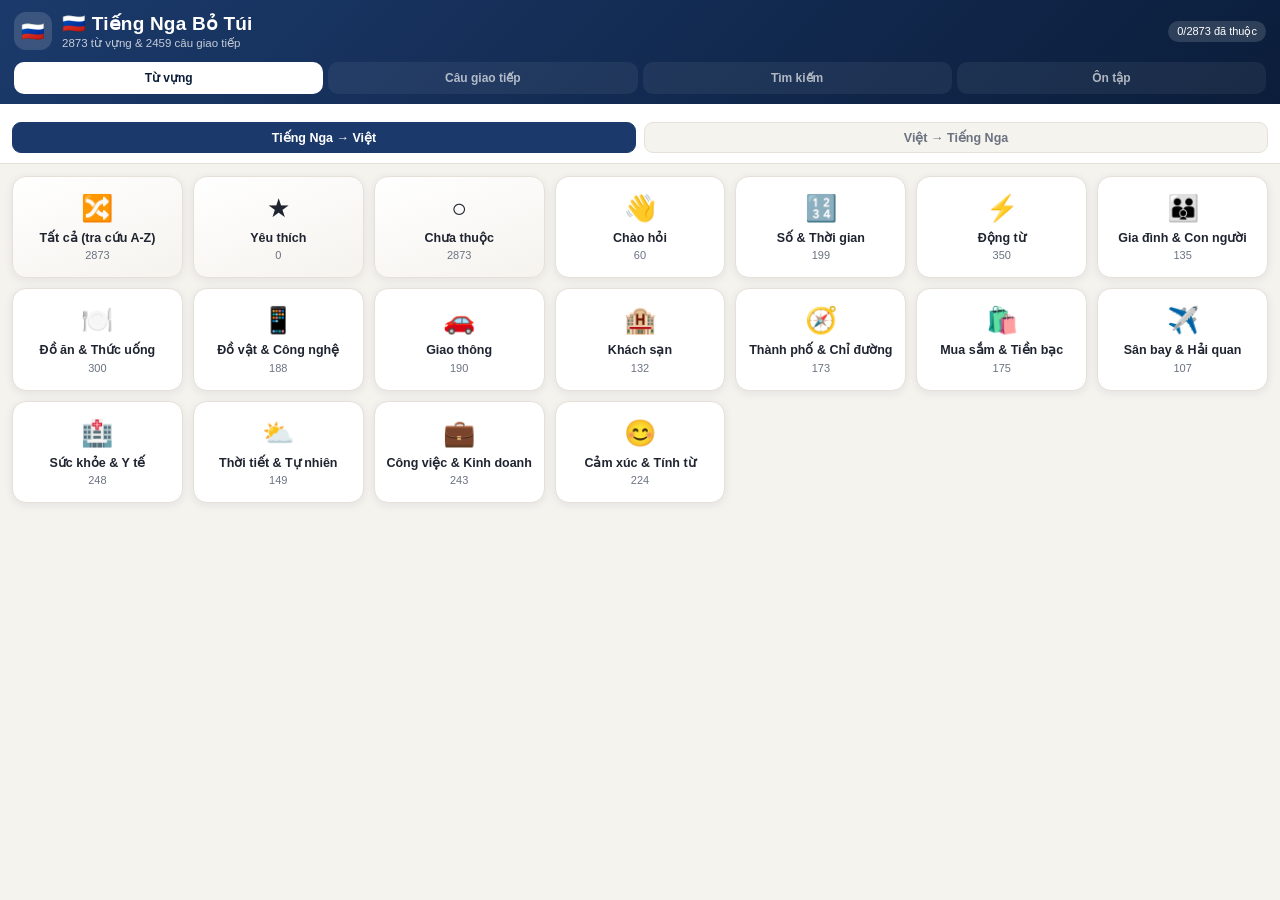
==== app/assets/index.html @ dd00879b "Initial commit: Ngoại Ngữ Bỏ Túi - app học ngoại ngữ đa ngôn ngữ Native Android app (WebView + Java," ====
<!DOCTYPE html>
<html lang="vi">
<head>
<meta charset="utf-8">
<meta name="viewport" content="width=device-width, initial-scale=1, maximum-scale=1, user-scalable=no, viewport-fit=cover">
<title>Ngoại Ngữ Bỏ Túi</title>
<link rel="stylesheet" href="css/app.css">
</head>
<body>
<div id="app"></div>
<script src="data/ru/words.js"></script>
<script src="data/ru/sentences.js"></script>
<script src="data/en/words.js"></script>
<script src="data/en/sentences.js"></script>
<script src="data/fr/words.js"></script>
<script src="data/fr/sentences.js"></script>
<script src="data/zh/words.js"></script>
<script src="data/zh/sentences.js"></script>
<script src="js/app.js"></script>
</body>
</html>
---- app/assets/css/app.css ----
:root{
  --navy:#1B3A6B;
  --navy-dark:#0B1D3A;
  --red:#C8102E;
  --gold:#FFD24C;
  --cream:#F5F3EE;
  --white:#FFFFFF;
  --ink:#1F2430;
  --muted:#6b7280;
  --line:#E5E1D8;
  --green:#1E8E5A;
  --shadow:0 2px 10px rgba(11,29,58,0.08);
  --safe-l:env(safe-area-inset-left);
  --safe-r:env(safe-area-inset-right);
  --safe-b:env(safe-area-inset-bottom);
}
*{box-sizing:border-box; -webkit-tap-highlight-color:transparent;}
html,body{height:100%;}
body{
  margin:0; background:var(--cream); color:var(--ink);
  font-family:-apple-system,Roboto,"Segoe UI",Helvetica,Arial,sans-serif;
  overflow:hidden;
}
#app{display:flex; flex-direction:column; height:100vh; height:100dvh;}

/* Header */
.hdr{
  background:linear-gradient(135deg,var(--navy),var(--navy-dark));
  color:#fff; padding:12px calc(14px + var(--safe-r)) 10px calc(14px + var(--safe-l)); flex:0 0 auto;
  box-shadow:var(--shadow);
}
.hdr-top{display:flex; align-items:center; gap:10px;}
.lang-btn{
  flex:0 0 auto; width:38px; height:38px; border-radius:12px; border:none;
  background:rgba(255,255,255,.14); font-size:19px; display:flex; align-items:center; justify-content:center;
}
.hdr-mid{flex:1; min-width:0;}
.hdr-title{font-size:17px; font-weight:800; letter-spacing:.2px; white-space:nowrap; overflow:hidden; text-overflow:ellipsis;}
.hdr-sub{font-size:11.5px; opacity:.75; margin-top:1px;}
.hdr-stat{flex:0 0 auto; font-size:11px; background:rgba(255,255,255,.14); padding:4px 9px; border-radius:20px; white-space:nowrap;}

.tabs{display:flex; gap:5px; margin-top:12px;}
.tab{
  flex:1; text-align:center; padding:9px 2px; border-radius:10px;
  font-size:12px; font-weight:700; color:rgba(255,255,255,.65);
  background:rgba(255,255,255,.06); cursor:pointer; user-select:none;
  white-space:nowrap; overflow:hidden; text-overflow:ellipsis;
}
.tab.active{background:#fff; color:var(--navy-dark);}

/* Toolbar: search + direction toggle */
.toolbar{flex:0 0 auto; background:var(--white); border-bottom:1px solid var(--line); padding:10px calc(12px + var(--safe-r)) 10px calc(12px + var(--safe-l));}
.search-row{display:flex; gap:8px; align-items:center;}
.search{
  flex:1; display:flex; align-items:center; gap:6px;
  background:var(--cream); border-radius:10px; padding:8px 10px;
}
.search input{
  border:none; background:transparent; outline:none; font-size:14px; width:100%; color:var(--ink);
}
.dir-row{display:flex; gap:8px; margin-top:8px;}
.dir-btn{
  flex:1; text-align:center; padding:7px 6px; border-radius:9px; font-size:12.5px; font-weight:700;
  background:var(--cream); color:var(--muted); border:1px solid var(--line);
}
.dir-btn.active{background:var(--navy); color:#fff; border-color:var(--navy);}

/* Main area */
.main{flex:1 1 auto; overflow-y:auto; -webkit-overflow-scrolling:touch;}

/* Topic grid */
.topic-grid{
  display:grid; grid-template-columns:repeat(auto-fill, minmax(148px,1fr)); gap:10px;
  padding:12px calc(12px + var(--safe-r)) calc(90px + var(--safe-b)) calc(12px + var(--safe-l));
}
.topic-tile{
  background:var(--white); border:1px solid var(--line); border-radius:14px; padding:16px 10px;
  text-align:center; box-shadow:var(--shadow);
}
.topic-tile.quick{background:linear-gradient(160deg,#fff,var(--cream));}
.topic-icon{font-size:26px;}
.topic-name{font-size:12.5px; font-weight:700; color:var(--ink); margin-top:6px; line-height:1.3;}
.topic-count{font-size:11px; color:var(--muted); margin-top:3px;}

/* List head + status chips */
.list-head{
  display:flex; align-items:center; gap:8px; padding:12px calc(12px + var(--safe-r)) 0 calc(12px + var(--safe-l));
}
.back-btn{
  flex:0 0 auto; border:none; background:var(--cream); color:var(--navy); font-weight:700;
  font-size:13px; padding:7px 11px; border-radius:9px;
}
.list-head-title{font-size:15px; font-weight:800; color:var(--navy-dark);}
.chips{display:flex; gap:6px; overflow-x:auto; padding:9px calc(12px + var(--safe-r)) 4px calc(12px + var(--safe-l)); -ms-overflow-style:none; scrollbar-width:none;}
.chips::-webkit-scrollbar{display:none;}
.chip{
  flex:0 0 auto; padding:6px 12px; border-radius:20px; font-size:12.5px; font-weight:600;
  background:var(--cream); color:var(--muted); white-space:nowrap; border:1px solid var(--line);
}
.chip.active{background:var(--navy); color:#fff; border-color:var(--navy);}

/* Card list */
.list{padding:10px calc(12px + var(--safe-r)) calc(90px + var(--safe-b)) calc(12px + var(--safe-l));}
.empty{text-align:center; color:var(--muted); padding:60px 20px; font-size:14px;}

.card{
  background:var(--white); border-radius:14px; padding:13px 14px; margin-bottom:10px;
  box-shadow:var(--shadow); border:1px solid var(--line);
}
.card-tag{
  font-size:11px; font-weight:700; color:var(--navy); background:var(--cream);
  display:inline-block; padding:2px 8px; border-radius:8px; margin-bottom:8px;
}
.card-top{display:flex; align-items:flex-start; gap:10px;}
.card-main{flex:1; min-width:0;}
.primary{font-size:18px; font-weight:800; color:var(--navy-dark); line-height:1.3; word-break:break-word;}
.primary .pos{
  font-size:10.5px; font-weight:700; color:var(--red); border:1px solid var(--red);
  border-radius:5px; padding:1px 5px; margin-left:6px; vertical-align:2px;
}
.phon{font-size:13px; color:var(--muted); font-style:italic; margin-top:2px;}
.secondary{font-size:14.5px; color:var(--ink); margin-top:5px; font-weight:600;}

.card-actions{display:flex; flex-direction:column; gap:6px; flex:0 0 auto;}
.act-btn{
  width:38px; height:38px; border-radius:10px; border:none; background:var(--cream);
  color:var(--navy); font-size:17px; display:flex; align-items:center; justify-content:center;
}
.act-btn.on{background:var(--gold); color:var(--navy-dark);}
.act-btn.known{background:var(--green); color:#fff;}

.card-detail{
  margin-top:10px; padding-top:10px; border-top:1px dashed var(--line);
  display:none; font-size:13.5px; line-height:1.55;
}
.card.open .card-detail{display:block;}
.card-detail .lbl{font-weight:700; color:var(--navy); font-size:11.5px; text-transform:uppercase; letter-spacing:.3px; margin-top:6px;}
.card-detail .lbl:first-child{margin-top:0;}
.ex-ru{font-weight:600; color:var(--ink);}
.ex-vi{color:var(--muted);}
.slow-row{margin-top:8px; display:flex; gap:8px;}
.slow-btn{
  font-size:12px; font-weight:700; padding:6px 10px; border-radius:8px; border:1px solid var(--navy);
  background:#fff; color:var(--navy);
}

/* Review (flashcard) */
.review-wrap{flex:1; display:flex; flex-direction:column; overflow:hidden;}
.review-setup{padding:16px calc(16px + var(--safe-r)) 16px calc(16px + var(--safe-l)); max-width:480px; margin:0 auto; width:100%;}
.review-setup .row{display:flex; gap:8px; margin-bottom:10px;}
.review-setup select{flex:1; padding:10px; border-radius:10px; border:1px solid var(--line); font-size:14px; background:#fff;}
.big-btn{
  width:100%; padding:13px; border-radius:12px; border:none; background:var(--navy); color:#fff;
  font-size:15px; font-weight:800; margin-top:6px;
}
.review-stage{flex:1; display:flex; flex-direction:column; padding:14px calc(14px + var(--safe-r)) calc(14px + var(--safe-b)) calc(14px + var(--safe-l)); overflow:hidden; max-width:560px; margin:0 auto; width:100%;}
.review-progress{font-size:12px; color:var(--muted); text-align:center; margin-bottom:10px;}
.flash{
  flex:1; background:#fff; border-radius:18px; box-shadow:var(--shadow); border:1px solid var(--line);
  display:flex; flex-direction:column; align-items:center; justify-content:center; padding:24px 18px;
  text-align:center; gap:10px; overflow-y:auto;
}
.flash .ru{font-size:26px; font-weight:800; color:var(--navy-dark);}
.flash .phon{font-size:15px;}
.flash .reveal{margin-top:14px; width:100%; display:none;}
.flash.show .reveal{display:block;}
.flash .meaning{font-size:17px; font-weight:700;}
.flash .tapline{color:var(--muted); font-size:13px; margin-top:16px;}
.review-controls{display:flex; gap:10px; margin-top:14px;}
.rc-btn{flex:1; padding:13px; border-radius:12px; border:none; font-size:14px; font-weight:800;}
.rc-no{background:#FBE3E7; color:var(--red);}
.rc-yes{background:#DFF3E8; color:var(--green);}
.rc-speak{flex:0 0 52px; background:var(--cream); color:var(--navy); font-size:19px;}
.review-done{padding:30px 20px; text-align:center; max-width:480px; margin:0 auto;}
.review-done .big{font-size:40px;}

/* Language picker modal */
.modal-back{
  position:fixed; inset:0; background:rgba(11,29,58,.45); display:flex; align-items:flex-end;
  justify-content:center; z-index:60;
}
.modal-back[hidden]{display:none;}
.lang-sheet{
  background:#fff; width:100%; max-width:480px; border-radius:18px 18px 0 0; padding:16px calc(16px + var(--safe-r)) calc(20px + var(--safe-b)) calc(16px + var(--safe-l));
  box-shadow:0 -4px 20px rgba(0,0,0,.2);
}
.lang-sheet-title{font-size:15px; font-weight:800; color:var(--navy-dark); margin-bottom:10px;}
.lang-row{
  display:flex; align-items:center; gap:10px; padding:11px 8px; border-radius:10px; margin-bottom:4px;
}
.lang-row.active{background:var(--cream);}
.lang-row.locked{opacity:.55;}
.lang-flag{font-size:20px;}
.lang-name{flex:1; font-size:14.5px; font-weight:700; color:var(--ink);}
.lang-check{color:var(--green); font-weight:800;}
.lang-soon{font-size:11px; color:var(--muted); background:var(--cream); padding:3px 8px; border-radius:20px;}

/* Toast */
.toast{
  position:fixed; left:50%; bottom:calc(100px + var(--safe-b)); transform:translateX(-50%);
  background:var(--navy-dark); color:#fff; padding:9px 16px; border-radius:20px; font-size:13px;
  opacity:0; transition:opacity .25s; pointer-events:none; z-index:50; max-width:90vw; text-align:center;
}
.toast.show{opacity:.96;}

/* ---------- Responsive: tablet / landscape ---------- */
@media (min-width:680px){
  .list{
    display:grid; grid-template-columns:repeat(auto-fill, minmax(320px,1fr));
    align-content:start; gap:10px;
  }
  .card{margin-bottom:0;}
  .topic-grid{grid-template-columns:repeat(auto-fill, minmax(168px,1fr));}
  .hdr-title{font-size:19px;}
}
@media (min-width:680px) and (orientation:landscape){
  .review-stage{padding-top:24px;}
}
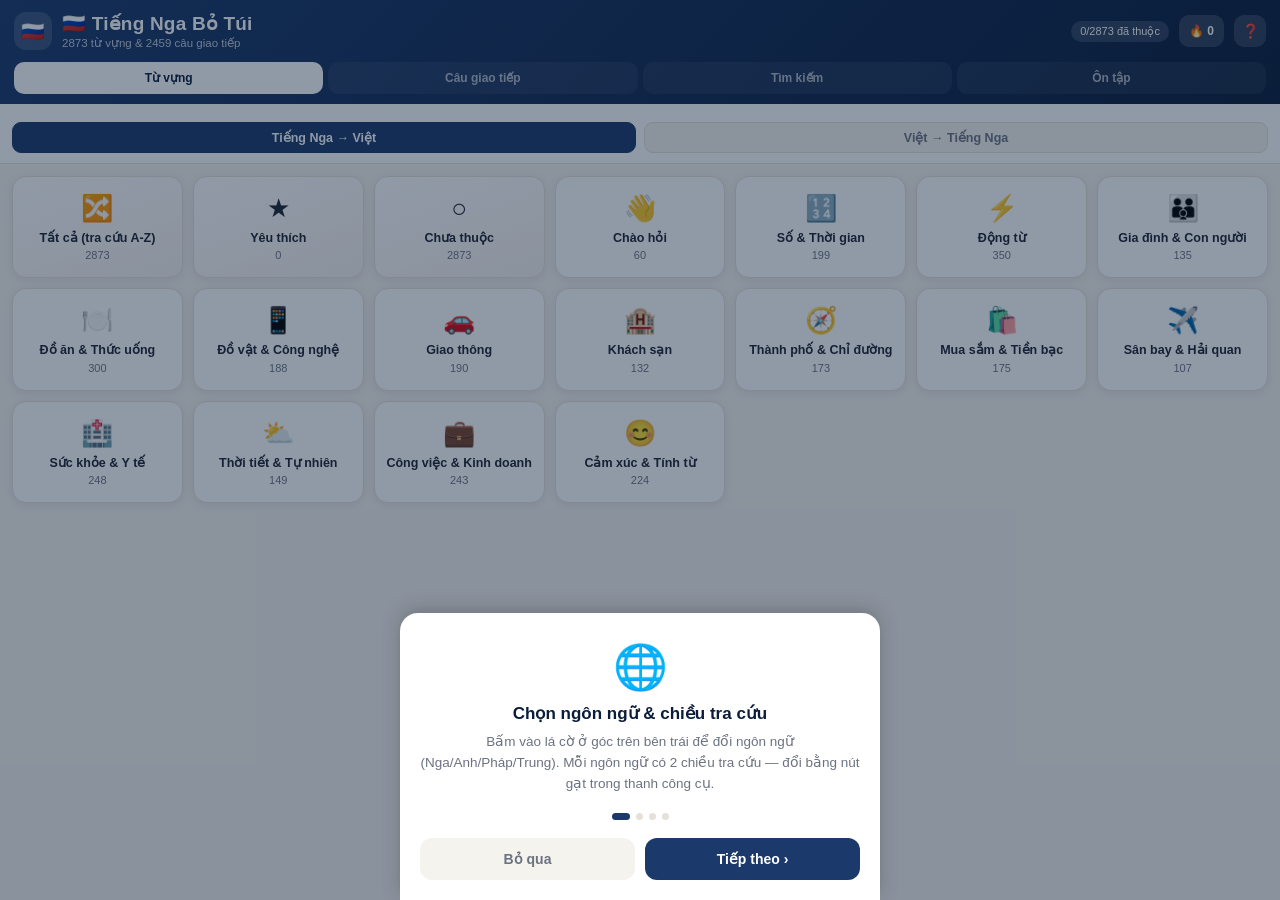
==== commit 227febf3: "Thêm gia sư 3D ở tab Ôn tập - Nhân vật 3D dựng hoàn toàn bằng khối hình three.js (r149 UMD, MIT, lưu" ====
--- a/app/assets/index.html
+++ b/app/assets/index.html
@@ -16,6 +16,7 @@
 <script src="data/fr/sentences.js"></script>
 <script src="data/zh/words.js"></script>
 <script src="data/zh/sentences.js"></script>
+<script src="js/tutor.js"></script>
 <script src="js/app.js"></script>
 </body>
 </html>
--- a/app/assets/css/app.css
+++ b/app/assets/css/app.css
@@ -38,6 +38,15 @@
 .hdr-title{font-size:17px; font-weight:800; letter-spacing:.2px; white-space:nowrap; overflow:hidden; text-overflow:ellipsis;}
 .hdr-sub{font-size:11.5px; opacity:.75; margin-top:1px;}
 .hdr-stat{flex:0 0 auto; font-size:11px; background:rgba(255,255,255,.14); padding:4px 9px; border-radius:20px; white-space:nowrap;}
+.help-btn{
+  flex:0 0 auto; width:32px; height:32px; border-radius:10px; border:none;
+  background:rgba(255,255,255,.14); color:#fff; font-size:14px; font-weight:800;
+  display:flex; align-items:center; justify-content:center;
+}
+.streak-badge{
+  flex:0 0 auto; border:none; background:rgba(255,255,255,.14); color:#fff;
+  font-size:12px; font-weight:800; padding:0 10px; height:32px; border-radius:10px; white-space:nowrap;
+}
 
 .tabs{display:flex; gap:5px; margin-top:12px;}
 .tab{
@@ -144,9 +153,39 @@
   background:#fff; color:var(--navy);
 }
 
+/* Gia sư 3D (tab Ôn tập) */
+.tutor-bar{
+  display:flex; align-items:center; gap:12px; flex:0 0 auto; width:100%; max-width:560px; margin:0 auto;
+  padding:10px calc(14px + var(--safe-r)) 0 calc(14px + var(--safe-l));
+}
+.tutor-bar[hidden]{display:none;}
+.tutor-stage{
+  width:116px; height:116px; flex:0 0 auto; border-radius:50%; overflow:hidden;
+  background:radial-gradient(circle at 50% 38%, #ffffff 0%, #e4ecf8 60%, #cdd9ee 100%);
+  box-shadow:var(--shadow), inset 0 -6px 14px rgba(27,58,107,.12);
+}
+.tutor-stage canvas{width:100%; height:100%; display:block;}
+.tutor-bubble{
+  position:relative; flex:1; min-height:44px; background:#fff; border:1px solid var(--line); border-radius:14px;
+  padding:10px 12px; font-size:13.5px; font-weight:600; line-height:1.45; color:var(--ink); box-shadow:var(--shadow);
+}
+.tutor-bubble::before{
+  content:""; position:absolute; left:-7px; top:50%; margin-top:-6px; width:11px; height:11px; background:#fff;
+  border-left:1px solid var(--line); border-bottom:1px solid var(--line); transform:rotate(45deg);
+}
+.tutor-bubble:empty{visibility:hidden;}
+.tutor-bubble.pop{animation:tutorPop .28s ease-out;}
+@keyframes tutorPop{from{transform:scale(.93); opacity:.3;} to{transform:scale(1); opacity:1;}}
+.tutor-toggle{display:inline-block; margin:0 0 12px; cursor:pointer;}
+@media (max-height:520px){
+  .tutor-stage{width:80px; height:80px;}
+  .tutor-bar{padding-top:6px;}
+}
+
 /* Review (flashcard) */
 .review-wrap{flex:1; display:flex; flex-direction:column; overflow:hidden;}
 .review-setup{padding:16px calc(16px + var(--safe-r)) 16px calc(16px + var(--safe-l)); max-width:480px; margin:0 auto; width:100%;}
+.rv-mode-row{display:flex; gap:8px; margin-bottom:12px;}
 .review-setup .row{display:flex; gap:8px; margin-bottom:10px;}
 .review-setup select{flex:1; padding:10px; border-radius:10px; border:1px solid var(--line); font-size:14px; background:#fff;}
 .big-btn{
@@ -168,11 +207,66 @@
 .flash .tapline{color:var(--muted); font-size:13px; margin-top:16px;}
 .review-controls{display:flex; gap:10px; margin-top:14px;}
 .rc-btn{flex:1; padding:13px; border-radius:12px; border:none; font-size:14px; font-weight:800;}
-.rc-no{background:#FBE3E7; color:var(--red);}
-.rc-yes{background:#DFF3E8; color:var(--green);}
 .rc-speak{flex:0 0 52px; background:var(--cream); color:var(--navy); font-size:19px;}
 .review-done{padding:30px 20px; text-align:center; max-width:480px; margin:0 auto;}
 .review-done .big{font-size:40px;}
+.review-due-info{
+  text-align:center; font-size:12.5px; color:var(--muted); background:var(--cream);
+  border-radius:10px; padding:8px; margin-bottom:12px;
+}
+.review-due-info b{color:var(--navy-dark);}
+
+/* Chấm điểm ôn tập kiểu spaced repetition (SM-2) */
+.grade-row{display:flex; gap:8px; margin-top:10px;}
+.grade-btn{
+  flex:1; padding:10px 4px; border-radius:12px; border:none; font-size:13px; font-weight:800;
+  display:flex; flex-direction:column; align-items:center; gap:2px;
+}
+.grade-btn span{font-size:10.5px; font-weight:600; opacity:.85;}
+.grade-again{background:#FBE3E7; color:var(--red);}
+.grade-hard{background:#FDEBD3; color:#B4650A;}
+.grade-good{background:#DFF3E8; color:var(--green);}
+.grade-easy{background:#DCEBFF; color:var(--navy);}
+
+/* Chế độ Trắc nghiệm trong Ôn tập */
+.quiz-card{
+  background:#fff; border-radius:18px; box-shadow:var(--shadow); border:1px solid var(--line);
+  display:flex; flex-direction:column; align-items:center; justify-content:center; padding:22px 18px;
+  text-align:center; gap:8px;
+}
+.quiz-q{font-size:22px; font-weight:800; color:var(--navy-dark);}
+.quiz-speak{width:44px; height:44px; flex:0 0 auto; border-radius:12px; margin-bottom:4px;}
+.quiz-opts{display:flex; flex-direction:column; gap:9px; margin-top:14px;}
+.quiz-opt{
+  padding:13px 14px; border-radius:12px; border:1px solid var(--line); background:#fff;
+  color:var(--ink); font-size:14.5px; font-weight:700; text-align:left;
+}
+.quiz-opt.correct{background:#DFF3E8; border-color:var(--green); color:var(--green);}
+.quiz-opt.wrong{background:#FBE3E7; border-color:var(--red); color:var(--red);}
+.quiz-opt[disabled]{opacity:.9;}
+
+/* Chế độ Nghe - Gõ lại (dictation) trong Ôn tập */
+.dict-card{
+  background:#fff; border-radius:18px; box-shadow:var(--shadow); border:1px solid var(--line);
+  display:flex; flex-direction:column; align-items:center; justify-content:center; padding:26px 18px;
+  text-align:center;
+}
+.dict-speak{width:auto; padding:0 20px; height:48px; font-size:15px; font-weight:800; gap:8px;}
+.dict-input{
+  margin-top:16px; width:100%; padding:14px; border-radius:12px; border:1px solid var(--line);
+  font-size:16px; text-align:center; background:#fff; color:var(--ink);
+}
+.dict-input:focus{outline:none; border-color:var(--navy);}
+.dict-feedback{margin-top:16px; font-size:16px; font-weight:800; text-align:center;}
+.dict-exact{color:var(--green);}
+.dict-close{color:#B4650A;}
+.dict-wrong{color:var(--red);}
+.dict-answer{
+  margin-top:10px; background:var(--cream); border-radius:12px; padding:14px; text-align:center;
+}
+.dict-answer .lbl{font-size:11px; font-weight:700; color:var(--muted); text-transform:uppercase; letter-spacing:.3px;}
+.dict-answer .ru{font-size:20px; font-weight:800; color:var(--navy-dark); margin-top:4px;}
+.dict-answer .meaning{font-size:14px; color:var(--ink); margin-top:4px;}
 
 /* Language picker modal */
 .modal-back{
@@ -194,6 +288,69 @@
 .lang-name{flex:1; font-size:14.5px; font-weight:700; color:var(--ink);}
 .lang-check{color:var(--green); font-weight:800;}
 .lang-soon{font-size:11px; color:var(--muted); background:var(--cream); padding:3px 8px; border-radius:20px;}
+
+/* Onboarding (hướng dẫn dùng app) */
+.onboard-sheet{
+  background:#fff; width:100%; max-width:480px; border-radius:18px 18px 0 0;
+  padding:28px calc(20px + var(--safe-r)) calc(20px + var(--safe-b)) calc(20px + var(--safe-l));
+  box-shadow:0 -4px 20px rgba(0,0,0,.2); text-align:center;
+}
+.onboard-icon{font-size:44px;}
+.onboard-title{font-size:17px; font-weight:800; color:var(--navy-dark); margin-top:10px;}
+.onboard-desc{font-size:13.5px; color:var(--muted); line-height:1.55; margin-top:8px;}
+.onboard-dots{display:flex; justify-content:center; gap:6px; margin-top:18px;}
+.onboard-dot{width:7px; height:7px; border-radius:50%; background:var(--line);}
+.onboard-dot.active{background:var(--navy); width:18px; border-radius:4px;}
+.onboard-actions{display:flex; gap:10px; margin-top:18px;}
+.onboard-btn{flex:1; padding:12px; border-radius:12px; border:none; font-size:14px; font-weight:800;}
+.onboard-btn.ghost{background:var(--cream); color:var(--muted);}
+.onboard-btn.primary{background:var(--navy); color:#fff;}
+
+/* Dashboard tiến trình học */
+.dash-sheet{
+  background:#fff; width:100%; max-width:480px; max-height:82vh; overflow-y:auto;
+  border-radius:18px 18px 0 0; padding:20px calc(18px + var(--safe-r)) calc(20px + var(--safe-b)) calc(18px + var(--safe-l));
+  box-shadow:0 -4px 20px rgba(0,0,0,.2);
+}
+.dash-title{font-size:17px; font-weight:800; color:var(--navy-dark);}
+.dash-streak{font-size:14px; font-weight:700; color:var(--ink); margin-top:8px;}
+.dash-bars{display:flex; justify-content:space-between; align-items:flex-end; gap:6px; margin-top:16px; height:100px;}
+.dash-bar-col{flex:1; display:flex; flex-direction:column; align-items:center; justify-content:flex-end; height:100%;}
+.dash-bar-val{font-size:10px; color:var(--muted); margin-bottom:2px; height:12px;}
+.dash-bar{width:100%; max-width:22px; background:var(--navy); border-radius:5px 5px 0 0;}
+.dash-bar-label{font-size:10px; color:var(--muted); margin-top:5px;}
+.dash-section-title{font-size:11.5px; font-weight:700; text-transform:uppercase; letter-spacing:.3px; color:var(--muted); margin-top:18px; margin-bottom:6px;}
+.dash-lang-row{
+  display:flex; justify-content:space-between; font-size:13.5px; color:var(--ink);
+  padding:7px 0; border-bottom:1px solid var(--line);
+}
+.dash-backup-row{display:flex; gap:10px;}
+
+.badge-grid{display:grid; grid-template-columns:repeat(3, 1fr); gap:8px;}
+.badge-chip{
+  background:var(--cream); border-radius:12px; padding:10px 6px; text-align:center;
+  opacity:.4; filter:grayscale(1);
+}
+.badge-chip.earned{opacity:1; filter:none; background:#FFF7DD;}
+.badge-icon{font-size:22px;}
+.badge-name{font-size:10px; font-weight:700; color:var(--ink); margin-top:4px; line-height:1.25;}
+
+.dash-reminder-row{display:flex; align-items:center; gap:12px;}
+.switch{position:relative; display:inline-block; width:44px; height:26px; flex:0 0 auto;}
+.switch input{opacity:0; width:0; height:0;}
+.switch-slider{
+  position:absolute; inset:0; background:var(--line); border-radius:26px; cursor:pointer; transition:.2s;
+}
+.switch-slider::before{
+  content:""; position:absolute; width:20px; height:20px; left:3px; top:3px; background:#fff;
+  border-radius:50%; transition:.2s; box-shadow:0 1px 3px rgba(0,0,0,.25);
+}
+.switch input:checked + .switch-slider{background:var(--navy);}
+.switch input:checked + .switch-slider::before{transform:translateX(18px);}
+.dash-reminder-row input[type="time"]{
+  flex:1; padding:9px 10px; border-radius:10px; border:1px solid var(--line); font-size:14px; background:#fff; color:var(--ink);
+}
+.dash-reminder-row input[type="time"][disabled]{opacity:.5;}
 
 /* Toast */
 .toast{
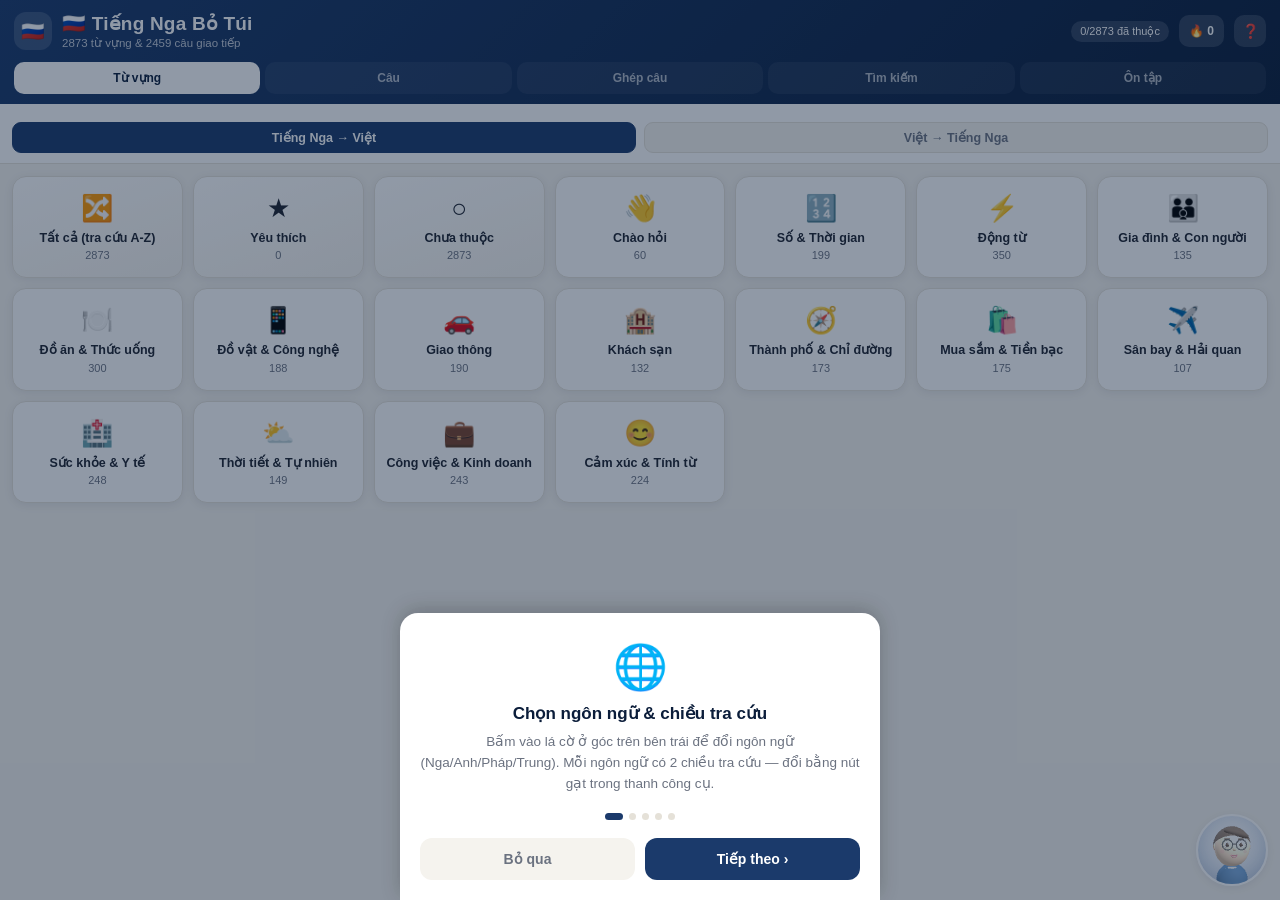
==== commit a72e9b0b: "Thêm Ghép câu từng bước, gia sư ở mọi tab, giao diện tối và nhiều nâng cấp học - Tab mới "Ghép câu" " ====
--- a/app/assets/index.html
+++ b/app/assets/index.html
@@ -8,14 +8,8 @@
 </head>
 <body>
 <div id="app"></div>
-<script src="data/ru/words.js"></script>
-<script src="data/ru/sentences.js"></script>
-<script src="data/en/words.js"></script>
-<script src="data/en/sentences.js"></script>
-<script src="data/fr/words.js"></script>
-<script src="data/fr/sentences.js"></script>
-<script src="data/zh/words.js"></script>
-<script src="data/zh/sentences.js"></script>
+<!-- chỉ nạp số liệu tổng (vài trăm byte); gói từ/câu/ghép câu của từng ngôn ngữ do app.js tải khi cần -->
+<script src="data/meta.js"></script>
 <script src="js/tutor.js"></script>
 <script src="js/app.js"></script>
 </body>
--- a/app/assets/css/app.css
+++ b/app/assets/css/app.css
@@ -10,6 +10,11 @@
   --line:#E5E1D8;
   --green:#1E8E5A;
   --shadow:0 2px 10px rgba(11,29,58,0.08);
+  --page:#F5F3EE;      /* nền trang */
+  --surface:#FFFFFF;   /* nền thẻ/khung */
+  --title:#0B1D3A;     /* chữ tiêu đề / chữ chính đậm */
+  --accent:#1B3A6B;    /* chữ nhấn (link, nút phụ) */
+  --hl:#E0312F;        /* màu tô từ trụ trong Ghép câu (như chữ đỏ trong sách) */
   --safe-l:env(safe-area-inset-left);
   --safe-r:env(safe-area-inset-right);
   --safe-b:env(safe-area-inset-bottom);
@@ -17,7 +22,7 @@
 *{box-sizing:border-box; -webkit-tap-highlight-color:transparent;}
 html,body{height:100%;}
 body{
-  margin:0; background:var(--cream); color:var(--ink);
+  margin:0; background:var(--page); color:var(--ink);
   font-family:-apple-system,Roboto,"Segoe UI",Helvetica,Arial,sans-serif;
   overflow:hidden;
 }
@@ -55,10 +60,10 @@
   background:rgba(255,255,255,.06); cursor:pointer; user-select:none;
   white-space:nowrap; overflow:hidden; text-overflow:ellipsis;
 }
-.tab.active{background:#fff; color:var(--navy-dark);}
+.tab.active{background:#ffffff; color:#0B1D3A;}
 
 /* Toolbar: search + direction toggle */
-.toolbar{flex:0 0 auto; background:var(--white); border-bottom:1px solid var(--line); padding:10px calc(12px + var(--safe-r)) 10px calc(12px + var(--safe-l));}
+.toolbar{flex:0 0 auto; background:var(--surface); border-bottom:1px solid var(--line); padding:10px calc(12px + var(--safe-r)) 10px calc(12px + var(--safe-l));}
 .search-row{display:flex; gap:8px; align-items:center;}
 .search{
   flex:1; display:flex; align-items:center; gap:6px;
@@ -72,7 +77,7 @@
   flex:1; text-align:center; padding:7px 6px; border-radius:9px; font-size:12.5px; font-weight:700;
   background:var(--cream); color:var(--muted); border:1px solid var(--line);
 }
-.dir-btn.active{background:var(--navy); color:#fff; border-color:var(--navy);}
+.dir-btn.active{background:var(--navy); color:#fff; border-color:var(--accent);}
 
 /* Main area */
 .main{flex:1 1 auto; overflow-y:auto; -webkit-overflow-scrolling:touch;}
@@ -83,10 +88,10 @@
   padding:12px calc(12px + var(--safe-r)) calc(90px + var(--safe-b)) calc(12px + var(--safe-l));
 }
 .topic-tile{
-  background:var(--white); border:1px solid var(--line); border-radius:14px; padding:16px 10px;
+  background:var(--surface); border:1px solid var(--line); border-radius:14px; padding:16px 10px;
   text-align:center; box-shadow:var(--shadow);
 }
-.topic-tile.quick{background:linear-gradient(160deg,#fff,var(--cream));}
+.topic-tile.quick{background:linear-gradient(160deg,var(--surface),var(--cream));}
 .topic-icon{font-size:26px;}
 .topic-name{font-size:12.5px; font-weight:700; color:var(--ink); margin-top:6px; line-height:1.3;}
 .topic-count{font-size:11px; color:var(--muted); margin-top:3px;}
@@ -96,33 +101,33 @@
   display:flex; align-items:center; gap:8px; padding:12px calc(12px + var(--safe-r)) 0 calc(12px + var(--safe-l));
 }
 .back-btn{
-  flex:0 0 auto; border:none; background:var(--cream); color:var(--navy); font-weight:700;
+  flex:0 0 auto; border:none; background:var(--cream); color:var(--accent); font-weight:700;
   font-size:13px; padding:7px 11px; border-radius:9px;
 }
-.list-head-title{font-size:15px; font-weight:800; color:var(--navy-dark);}
+.list-head-title{font-size:15px; font-weight:800; color:var(--title);}
 .chips{display:flex; gap:6px; overflow-x:auto; padding:9px calc(12px + var(--safe-r)) 4px calc(12px + var(--safe-l)); -ms-overflow-style:none; scrollbar-width:none;}
 .chips::-webkit-scrollbar{display:none;}
 .chip{
   flex:0 0 auto; padding:6px 12px; border-radius:20px; font-size:12.5px; font-weight:600;
   background:var(--cream); color:var(--muted); white-space:nowrap; border:1px solid var(--line);
 }
-.chip.active{background:var(--navy); color:#fff; border-color:var(--navy);}
+.chip.active{background:var(--navy); color:#fff; border-color:var(--accent);}
 
 /* Card list */
 .list{padding:10px calc(12px + var(--safe-r)) calc(90px + var(--safe-b)) calc(12px + var(--safe-l));}
 .empty{text-align:center; color:var(--muted); padding:60px 20px; font-size:14px;}
 
 .card{
-  background:var(--white); border-radius:14px; padding:13px 14px; margin-bottom:10px;
+  background:var(--surface); border-radius:14px; padding:13px 14px; margin-bottom:10px;
   box-shadow:var(--shadow); border:1px solid var(--line);
 }
 .card-tag{
-  font-size:11px; font-weight:700; color:var(--navy); background:var(--cream);
+  font-size:11px; font-weight:700; color:var(--accent); background:var(--cream);
   display:inline-block; padding:2px 8px; border-radius:8px; margin-bottom:8px;
 }
 .card-top{display:flex; align-items:flex-start; gap:10px;}
 .card-main{flex:1; min-width:0;}
-.primary{font-size:18px; font-weight:800; color:var(--navy-dark); line-height:1.3; word-break:break-word;}
+.primary{font-size:18px; font-weight:800; color:var(--title); line-height:1.3; word-break:break-word;}
 .primary .pos{
   font-size:10.5px; font-weight:700; color:var(--red); border:1px solid var(--red);
   border-radius:5px; padding:1px 5px; margin-left:6px; vertical-align:2px;
@@ -133,9 +138,9 @@
 .card-actions{display:flex; flex-direction:column; gap:6px; flex:0 0 auto;}
 .act-btn{
   width:38px; height:38px; border-radius:10px; border:none; background:var(--cream);
-  color:var(--navy); font-size:17px; display:flex; align-items:center; justify-content:center;
-}
-.act-btn.on{background:var(--gold); color:var(--navy-dark);}
+  color:var(--accent); font-size:17px; display:flex; align-items:center; justify-content:center;
+}
+.act-btn.on{background:var(--gold); color:var(--title);}
 .act-btn.known{background:var(--green); color:#fff;}
 
 .card-detail{
@@ -143,14 +148,14 @@
   display:none; font-size:13.5px; line-height:1.55;
 }
 .card.open .card-detail{display:block;}
-.card-detail .lbl{font-weight:700; color:var(--navy); font-size:11.5px; text-transform:uppercase; letter-spacing:.3px; margin-top:6px;}
+.card-detail .lbl{font-weight:700; color:var(--accent); font-size:11.5px; text-transform:uppercase; letter-spacing:.3px; margin-top:6px;}
 .card-detail .lbl:first-child{margin-top:0;}
 .ex-ru{font-weight:600; color:var(--ink);}
 .ex-vi{color:var(--muted);}
 .slow-row{margin-top:8px; display:flex; gap:8px;}
 .slow-btn{
   font-size:12px; font-weight:700; padding:6px 10px; border-radius:8px; border:1px solid var(--navy);
-  background:#fff; color:var(--navy);
+  background:var(--surface); color:var(--accent);
 }
 
 /* Gia sư 3D (tab Ôn tập) */
@@ -166,11 +171,11 @@
 }
 .tutor-stage canvas{width:100%; height:100%; display:block;}
 .tutor-bubble{
-  position:relative; flex:1; min-height:44px; background:#fff; border:1px solid var(--line); border-radius:14px;
+  position:relative; flex:1; min-height:44px; background:var(--surface); border:1px solid var(--line); border-radius:14px;
   padding:10px 12px; font-size:13.5px; font-weight:600; line-height:1.45; color:var(--ink); box-shadow:var(--shadow);
 }
 .tutor-bubble::before{
-  content:""; position:absolute; left:-7px; top:50%; margin-top:-6px; width:11px; height:11px; background:#fff;
+  content:""; position:absolute; left:-7px; top:50%; margin-top:-6px; width:11px; height:11px; background:var(--surface);
   border-left:1px solid var(--line); border-bottom:1px solid var(--line); transform:rotate(45deg);
 }
 .tutor-bubble:empty{visibility:hidden;}
@@ -187,7 +192,7 @@
 .review-setup{padding:16px calc(16px + var(--safe-r)) 16px calc(16px + var(--safe-l)); max-width:480px; margin:0 auto; width:100%;}
 .rv-mode-row{display:flex; gap:8px; margin-bottom:12px;}
 .review-setup .row{display:flex; gap:8px; margin-bottom:10px;}
-.review-setup select{flex:1; padding:10px; border-radius:10px; border:1px solid var(--line); font-size:14px; background:#fff;}
+.review-setup select{flex:1; padding:10px; border-radius:10px; border:1px solid var(--line); font-size:14px; background:var(--surface);}
 .big-btn{
   width:100%; padding:13px; border-radius:12px; border:none; background:var(--navy); color:#fff;
   font-size:15px; font-weight:800; margin-top:6px;
@@ -195,11 +200,11 @@
 .review-stage{flex:1; display:flex; flex-direction:column; padding:14px calc(14px + var(--safe-r)) calc(14px + var(--safe-b)) calc(14px + var(--safe-l)); overflow:hidden; max-width:560px; margin:0 auto; width:100%;}
 .review-progress{font-size:12px; color:var(--muted); text-align:center; margin-bottom:10px;}
 .flash{
-  flex:1; background:#fff; border-radius:18px; box-shadow:var(--shadow); border:1px solid var(--line);
+  flex:1; background:var(--surface); border-radius:18px; box-shadow:var(--shadow); border:1px solid var(--line);
   display:flex; flex-direction:column; align-items:center; justify-content:center; padding:24px 18px;
   text-align:center; gap:10px; overflow-y:auto;
 }
-.flash .ru{font-size:26px; font-weight:800; color:var(--navy-dark);}
+.flash .ru{font-size:26px; font-weight:800; color:var(--title);}
 .flash .phon{font-size:15px;}
 .flash .reveal{margin-top:14px; width:100%; display:none;}
 .flash.show .reveal{display:block;}
@@ -207,14 +212,14 @@
 .flash .tapline{color:var(--muted); font-size:13px; margin-top:16px;}
 .review-controls{display:flex; gap:10px; margin-top:14px;}
 .rc-btn{flex:1; padding:13px; border-radius:12px; border:none; font-size:14px; font-weight:800;}
-.rc-speak{flex:0 0 52px; background:var(--cream); color:var(--navy); font-size:19px;}
+.rc-speak{flex:0 0 52px; background:var(--cream); color:var(--accent); font-size:19px;}
 .review-done{padding:30px 20px; text-align:center; max-width:480px; margin:0 auto;}
 .review-done .big{font-size:40px;}
 .review-due-info{
   text-align:center; font-size:12.5px; color:var(--muted); background:var(--cream);
   border-radius:10px; padding:8px; margin-bottom:12px;
 }
-.review-due-info b{color:var(--navy-dark);}
+.review-due-info b{color:var(--title);}
 
 /* Chấm điểm ôn tập kiểu spaced repetition (SM-2) */
 .grade-row{display:flex; gap:8px; margin-top:10px;}
@@ -226,19 +231,19 @@
 .grade-again{background:#FBE3E7; color:var(--red);}
 .grade-hard{background:#FDEBD3; color:#B4650A;}
 .grade-good{background:#DFF3E8; color:var(--green);}
-.grade-easy{background:#DCEBFF; color:var(--navy);}
+.grade-easy{background:#DCEBFF; color:var(--accent);}
 
 /* Chế độ Trắc nghiệm trong Ôn tập */
 .quiz-card{
-  background:#fff; border-radius:18px; box-shadow:var(--shadow); border:1px solid var(--line);
+  background:var(--surface); border-radius:18px; box-shadow:var(--shadow); border:1px solid var(--line);
   display:flex; flex-direction:column; align-items:center; justify-content:center; padding:22px 18px;
   text-align:center; gap:8px;
 }
-.quiz-q{font-size:22px; font-weight:800; color:var(--navy-dark);}
+.quiz-q{font-size:22px; font-weight:800; color:var(--title);}
 .quiz-speak{width:44px; height:44px; flex:0 0 auto; border-radius:12px; margin-bottom:4px;}
 .quiz-opts{display:flex; flex-direction:column; gap:9px; margin-top:14px;}
 .quiz-opt{
-  padding:13px 14px; border-radius:12px; border:1px solid var(--line); background:#fff;
+  padding:13px 14px; border-radius:12px; border:1px solid var(--line); background:var(--surface);
   color:var(--ink); font-size:14.5px; font-weight:700; text-align:left;
 }
 .quiz-opt.correct{background:#DFF3E8; border-color:var(--green); color:var(--green);}
@@ -247,16 +252,16 @@
 
 /* Chế độ Nghe - Gõ lại (dictation) trong Ôn tập */
 .dict-card{
-  background:#fff; border-radius:18px; box-shadow:var(--shadow); border:1px solid var(--line);
+  background:var(--surface); border-radius:18px; box-shadow:var(--shadow); border:1px solid var(--line);
   display:flex; flex-direction:column; align-items:center; justify-content:center; padding:26px 18px;
   text-align:center;
 }
 .dict-speak{width:auto; padding:0 20px; height:48px; font-size:15px; font-weight:800; gap:8px;}
 .dict-input{
   margin-top:16px; width:100%; padding:14px; border-radius:12px; border:1px solid var(--line);
-  font-size:16px; text-align:center; background:#fff; color:var(--ink);
-}
-.dict-input:focus{outline:none; border-color:var(--navy);}
+  font-size:16px; text-align:center; background:var(--surface); color:var(--ink);
+}
+.dict-input:focus{outline:none; border-color:var(--accent);}
 .dict-feedback{margin-top:16px; font-size:16px; font-weight:800; text-align:center;}
 .dict-exact{color:var(--green);}
 .dict-close{color:#B4650A;}
@@ -265,7 +270,7 @@
   margin-top:10px; background:var(--cream); border-radius:12px; padding:14px; text-align:center;
 }
 .dict-answer .lbl{font-size:11px; font-weight:700; color:var(--muted); text-transform:uppercase; letter-spacing:.3px;}
-.dict-answer .ru{font-size:20px; font-weight:800; color:var(--navy-dark); margin-top:4px;}
+.dict-answer .ru{font-size:20px; font-weight:800; color:var(--title); margin-top:4px;}
 .dict-answer .meaning{font-size:14px; color:var(--ink); margin-top:4px;}
 
 /* Language picker modal */
@@ -275,10 +280,10 @@
 }
 .modal-back[hidden]{display:none;}
 .lang-sheet{
-  background:#fff; width:100%; max-width:480px; border-radius:18px 18px 0 0; padding:16px calc(16px + var(--safe-r)) calc(20px + var(--safe-b)) calc(16px + var(--safe-l));
+  background:var(--surface); width:100%; max-width:480px; border-radius:18px 18px 0 0; padding:16px calc(16px + var(--safe-r)) calc(20px + var(--safe-b)) calc(16px + var(--safe-l));
   box-shadow:0 -4px 20px rgba(0,0,0,.2);
 }
-.lang-sheet-title{font-size:15px; font-weight:800; color:var(--navy-dark); margin-bottom:10px;}
+.lang-sheet-title{font-size:15px; font-weight:800; color:var(--title); margin-bottom:10px;}
 .lang-row{
   display:flex; align-items:center; gap:10px; padding:11px 8px; border-radius:10px; margin-bottom:4px;
 }
@@ -291,12 +296,12 @@
 
 /* Onboarding (hướng dẫn dùng app) */
 .onboard-sheet{
-  background:#fff; width:100%; max-width:480px; border-radius:18px 18px 0 0;
+  background:var(--surface); width:100%; max-width:480px; border-radius:18px 18px 0 0;
   padding:28px calc(20px + var(--safe-r)) calc(20px + var(--safe-b)) calc(20px + var(--safe-l));
   box-shadow:0 -4px 20px rgba(0,0,0,.2); text-align:center;
 }
 .onboard-icon{font-size:44px;}
-.onboard-title{font-size:17px; font-weight:800; color:var(--navy-dark); margin-top:10px;}
+.onboard-title{font-size:17px; font-weight:800; color:var(--title); margin-top:10px;}
 .onboard-desc{font-size:13.5px; color:var(--muted); line-height:1.55; margin-top:8px;}
 .onboard-dots{display:flex; justify-content:center; gap:6px; margin-top:18px;}
 .onboard-dot{width:7px; height:7px; border-radius:50%; background:var(--line);}
@@ -308,11 +313,11 @@
 
 /* Dashboard tiến trình học */
 .dash-sheet{
-  background:#fff; width:100%; max-width:480px; max-height:82vh; overflow-y:auto;
+  background:var(--surface); width:100%; max-width:480px; max-height:82vh; overflow-y:auto;
   border-radius:18px 18px 0 0; padding:20px calc(18px + var(--safe-r)) calc(20px + var(--safe-b)) calc(18px + var(--safe-l));
   box-shadow:0 -4px 20px rgba(0,0,0,.2);
 }
-.dash-title{font-size:17px; font-weight:800; color:var(--navy-dark);}
+.dash-title{font-size:17px; font-weight:800; color:var(--title);}
 .dash-streak{font-size:14px; font-weight:700; color:var(--ink); margin-top:8px;}
 .dash-bars{display:flex; justify-content:space-between; align-items:flex-end; gap:6px; margin-top:16px; height:100px;}
 .dash-bar-col{flex:1; display:flex; flex-direction:column; align-items:center; justify-content:flex-end; height:100%;}
@@ -342,13 +347,13 @@
   position:absolute; inset:0; background:var(--line); border-radius:26px; cursor:pointer; transition:.2s;
 }
 .switch-slider::before{
-  content:""; position:absolute; width:20px; height:20px; left:3px; top:3px; background:#fff;
+  content:""; position:absolute; width:20px; height:20px; left:3px; top:3px; background:#ffffff;
   border-radius:50%; transition:.2s; box-shadow:0 1px 3px rgba(0,0,0,.25);
 }
 .switch input:checked + .switch-slider{background:var(--navy);}
 .switch input:checked + .switch-slider::before{transform:translateX(18px);}
 .dash-reminder-row input[type="time"]{
-  flex:1; padding:9px 10px; border-radius:10px; border:1px solid var(--line); font-size:14px; background:#fff; color:var(--ink);
+  flex:1; padding:9px 10px; border-radius:10px; border:1px solid var(--line); font-size:14px; background:var(--surface); color:var(--ink);
 }
 .dash-reminder-row input[type="time"][disabled]{opacity:.5;}
 
@@ -373,3 +378,149 @@
 @media (min-width:680px) and (orientation:landscape){
   .review-stage{padding-top:24px;}
 }
+
+/* ===================== Chế độ tối (data-theme="dark" do app.js đặt theo cài đặt / theo hệ thống) ===================== */
+:root[data-theme="dark"]{
+  --page:#0F1420; --surface:#1A2131; --cream:#242D40; --white:#1A2131;
+  --ink:#E6EAF2; --muted:#98A2B3; --line:#2C3648;
+  --title:#E8EEFB; --accent:#8FB4FF; --hl:#FF6B6B;
+  --red:#FF6B81; --green:#3ECF8E;
+  --shadow:0 2px 12px rgba(0,0,0,.4);
+  color-scheme:dark;
+}
+:root[data-theme="dark"] .hdr{background:linear-gradient(135deg,#16233d,#0a1222);}
+:root[data-theme="dark"] .modal-back{background:rgba(0,0,0,.6);}
+:root[data-theme="dark"] .grade-again,
+:root[data-theme="dark"] .quiz-opt.wrong{background:rgba(255,107,129,.16);}
+:root[data-theme="dark"] .grade-hard{background:rgba(245,166,35,.16); color:#F5B04A;}
+:root[data-theme="dark"] .grade-good,
+:root[data-theme="dark"] .quiz-opt.correct{background:rgba(62,207,142,.15);}
+:root[data-theme="dark"] .grade-easy{background:rgba(143,180,255,.15); color:var(--accent);}
+:root[data-theme="dark"] .badge-chip.earned{background:rgba(255,210,76,.14);}
+:root[data-theme="dark"] .tutor-stage{background:radial-gradient(circle at 50% 38%, #3a4a6b 0%, #24314d 60%, #172036 100%);}
+:root[data-theme="dark"] .tutor-bubble::before{background:var(--surface);}
+:root[data-theme="dark"] .dict-close{color:#F5B04A;}
+:root[data-theme="dark"] .bd-tile.done{background:rgba(62,207,142,.1);}
+:root[data-theme="dark"] .bd-pivot{background:rgba(255,107,107,.12);}
+
+/* ===================== Hiệu ứng ===================== */
+@keyframes flipIn{from{transform:perspective(900px) rotateY(80deg); opacity:.4;} to{transform:perspective(900px) rotateY(0); opacity:1;}}
+@keyframes popIn{0%{transform:scale(.94);} 60%{transform:scale(1.04);} 100%{transform:scale(1);}}
+@keyframes shake{0%,100%{transform:translateX(0);} 20%{transform:translateX(-7px);} 40%{transform:translateX(6px);} 60%{transform:translateX(-4px);} 80%{transform:translateX(3px);}}
+@keyframes ping{0%{box-shadow:0 0 0 0 rgba(224,49,47,.45);} 100%{box-shadow:0 0 0 12px rgba(224,49,47,0);}}
+.flash.show{animation:flipIn .35s ease-out;}
+.quiz-opt.correct,.dict-exact,.bd-feedback.ok{animation:popIn .32s ease-out;}
+.quiz-opt.wrong,.dict-wrong,.bd-answer.wrong{animation:shake .38s ease-in-out;}
+.card-detail{animation:popIn .2s ease-out;}
+
+/* ===================== Nghe câu ví dụ ===================== */
+.ex-row{display:flex; align-items:center; gap:8px;}
+.ex-speak{
+  flex:0 0 auto; width:30px; height:30px; border-radius:9px; border:none; background:var(--cream);
+  color:var(--accent); font-size:14px; display:flex; align-items:center; justify-content:center;
+}
+
+/* ===================== Gia sư nổi ở góc (tab Từ vựng/Câu/Tìm kiếm) ===================== */
+.tutor-float{
+  position:fixed; right:calc(12px + var(--safe-r)); bottom:calc(14px + var(--safe-b)); z-index:40;
+  display:flex; align-items:flex-end; gap:8px; pointer-events:none;
+}
+.tutor-float[hidden]{display:none;}
+.tutor-float-stage{width:72px; height:72px; pointer-events:auto; cursor:pointer; border:2px solid var(--surface);}
+.tutor-float-bubble{
+  max-width:220px; background:var(--surface); color:var(--ink); border:1px solid var(--line); border-radius:14px 14px 4px 14px;
+  padding:8px 11px; font-size:12.5px; font-weight:600; line-height:1.4; box-shadow:var(--shadow);
+  opacity:0; transform:translateY(6px); transition:opacity .25s, transform .25s; margin-bottom:22px;
+}
+.tutor-float-bubble.show{opacity:1; transform:none;}
+.tutor-float-bubble:empty{display:none;}
+
+/* ===================== Cài đặt trong dashboard ===================== */
+.set-row{display:flex; align-items:center; justify-content:space-between; gap:10px; padding:7px 0; font-size:13.5px; color:var(--ink);}
+.seg{display:flex; background:var(--cream); border-radius:10px; padding:3px; gap:2px;}
+.seg-btn{border:none; background:transparent; color:var(--muted); font-size:12.5px; font-weight:700; padding:6px 10px; border-radius:8px;}
+.seg-btn.active{background:var(--surface); color:var(--title); box-shadow:var(--shadow);}
+
+/* ===================== Ghép câu từng bước ===================== */
+.hl{color:var(--hl); font-weight:800;}
+.bd-wrap{padding:12px calc(12px + var(--safe-r)) calc(40px + var(--safe-b)) calc(12px + var(--safe-l)); max-width:820px; margin:0 auto;}
+.bd-wrap .list-head{padding:0 0 10px;}
+.bd-intro{
+  background:linear-gradient(135deg,#1f8a8a,#16656e); color:#fff; border-radius:16px; padding:14px 16px; box-shadow:var(--shadow);
+}
+.bd-intro .hl{color:#FFE45C;}
+.bd-intro-title{font-size:17px; font-weight:800;}
+.bd-intro-desc{font-size:13px; line-height:1.5; margin-top:6px; opacity:.95;}
+.bd-level{font-size:12px; font-weight:800; color:var(--muted); text-transform:uppercase; letter-spacing:.4px; margin:16px 2px 8px;}
+.bd-grid{display:grid; grid-template-columns:repeat(auto-fill, minmax(100px,1fr)); gap:9px;}
+.bd-tile{
+  background:var(--surface); border:1px solid var(--line); border-radius:14px; padding:10px 6px; text-align:center;
+  box-shadow:var(--shadow); cursor:pointer;
+}
+.bd-tile.done{background:#EAF7EF; border-color:var(--green);}
+.bd-tile-no{font-size:10.5px; font-weight:700; color:var(--muted);}
+.bd-tile-pivot{font-size:19px; font-weight:800; color:var(--hl); margin-top:3px; line-height:1.2; word-break:break-word;}
+.bd-tile-vi{font-size:12px; font-weight:700; color:var(--ink); margin-top:2px;}
+.bd-dots{display:flex; justify-content:center; gap:4px; margin-top:6px;}
+.bd-dots span{width:7px; height:7px; border-radius:50%; background:var(--line);}
+.bd-dots span.on{background:var(--green);}
+
+.bd-top{display:flex; gap:10px; align-items:stretch; margin-bottom:12px;}
+.bd-pivot{
+  flex:0 0 auto; min-width:96px; background:#FDE8E4; border:2px solid var(--hl); border-radius:16px;
+  padding:10px 12px; text-align:center; cursor:pointer;
+}
+.bd-pivot-vi{font-size:15px; font-weight:800; color:var(--hl);}
+.bd-pivot-t{font-size:24px; font-weight:800; color:var(--title); margin-top:2px; word-break:break-word;}
+.bd-note{
+  flex:1; background:var(--surface); border:1px solid var(--line); border-radius:14px; padding:10px 12px;
+  font-size:13px; line-height:1.5; color:var(--ink);
+}
+.bd-branch{
+  display:grid; grid-template-columns:1fr auto 1fr auto 1.35fr; align-items:center; gap:4px;
+  background:var(--surface); border:1px solid var(--line); border-radius:14px; padding:8px; margin-bottom:9px; box-shadow:var(--shadow);
+}
+.bd-arrow{color:var(--muted); font-weight:800; font-size:16px;}
+.bd-node{border-radius:10px; padding:6px 5px; cursor:pointer; min-width:0;}
+.bd-node.s3{background:var(--cream);}
+.bd-node.ping,.bd-pivot.ping{animation:ping .5s ease-out;}
+.bd-t{font-size:15px; font-weight:800; color:var(--title); word-break:break-word; line-height:1.3;}
+.bd-node.s1 .bd-t{font-size:16px;}
+.bd-ph{font-size:11.5px; color:var(--muted); font-style:italic; margin-top:2px; word-break:break-word;}
+.bd-vph{font-size:11.5px; color:var(--accent); font-weight:700; margin-top:1px;}
+.bd-vi{font-size:12.5px; color:var(--ink); font-weight:700; margin-top:3px; line-height:1.3;}
+.bd-hint{text-align:center; font-size:12px; color:var(--muted); margin:6px 0 4px;}
+@media (max-width:420px){
+  /* điện thoại dọc hẹp: xếp 3 bước theo chiều dọc cho dễ đọc */
+  .bd-branch{grid-template-columns:1fr; gap:2px;}
+  .bd-arrow{transform:rotate(90deg); text-align:center; font-size:13px; line-height:1;}
+  .bd-node{display:grid; grid-template-columns:auto 1fr; column-gap:8px; align-items:baseline;}
+  .bd-node .bd-t{grid-column:1; grid-row:1 / span 3;}
+  .bd-top{flex-direction:column;}
+}
+
+.bd-prompt{background:var(--surface); border:1px solid var(--line); border-radius:14px; padding:12px 14px; box-shadow:var(--shadow);}
+.bd-prompt .lbl{font-size:11.5px; font-weight:700; color:var(--muted); text-transform:uppercase; letter-spacing:.3px;}
+.bd-prompt-vi{font-size:18px; font-weight:800; color:var(--title); margin-top:4px;}
+.bd-answer{
+  min-height:60px; margin-top:12px; padding:9px; border:2px dashed var(--line); border-radius:14px;
+  display:flex; flex-wrap:wrap; gap:7px; align-items:center;
+}
+.bd-answer.ok{border-style:solid; border-color:var(--green);}
+.bd-answer.wrong{border-style:solid; border-color:var(--red);}
+.bd-placeholder{font-size:12.5px; color:var(--muted);}
+.bd-bank{display:flex; flex-wrap:wrap; gap:8px; justify-content:center; margin-top:16px;}
+.bd-word{
+  padding:10px 13px; border-radius:11px; border:1px solid var(--line); border-bottom-width:3px;
+  background:var(--surface); color:var(--title); font-size:15.5px; font-weight:800; animation:popIn .2s ease-out;
+}
+.bd-word.in-answer{background:var(--cream);}
+.bd-word.used{opacity:.25;}
+.bd-feedback{margin-top:12px; font-size:15px; font-weight:800; text-align:center;}
+.bd-feedback.ok{color:var(--green);}
+.bd-feedback.wrong{color:var(--red);}
+.bd-correct{margin-top:8px; background:var(--cream); border-radius:12px; padding:10px 12px; text-align:center;}
+.bd-actions{display:flex; gap:10px; margin-top:16px;}
+.bd-actions .onboard-btn[disabled]{opacity:.45;}
+.bd-stars{font-size:30px; color:var(--gold); letter-spacing:4px; margin-top:8px;}
+.bd-next-lesson{background:var(--green);}
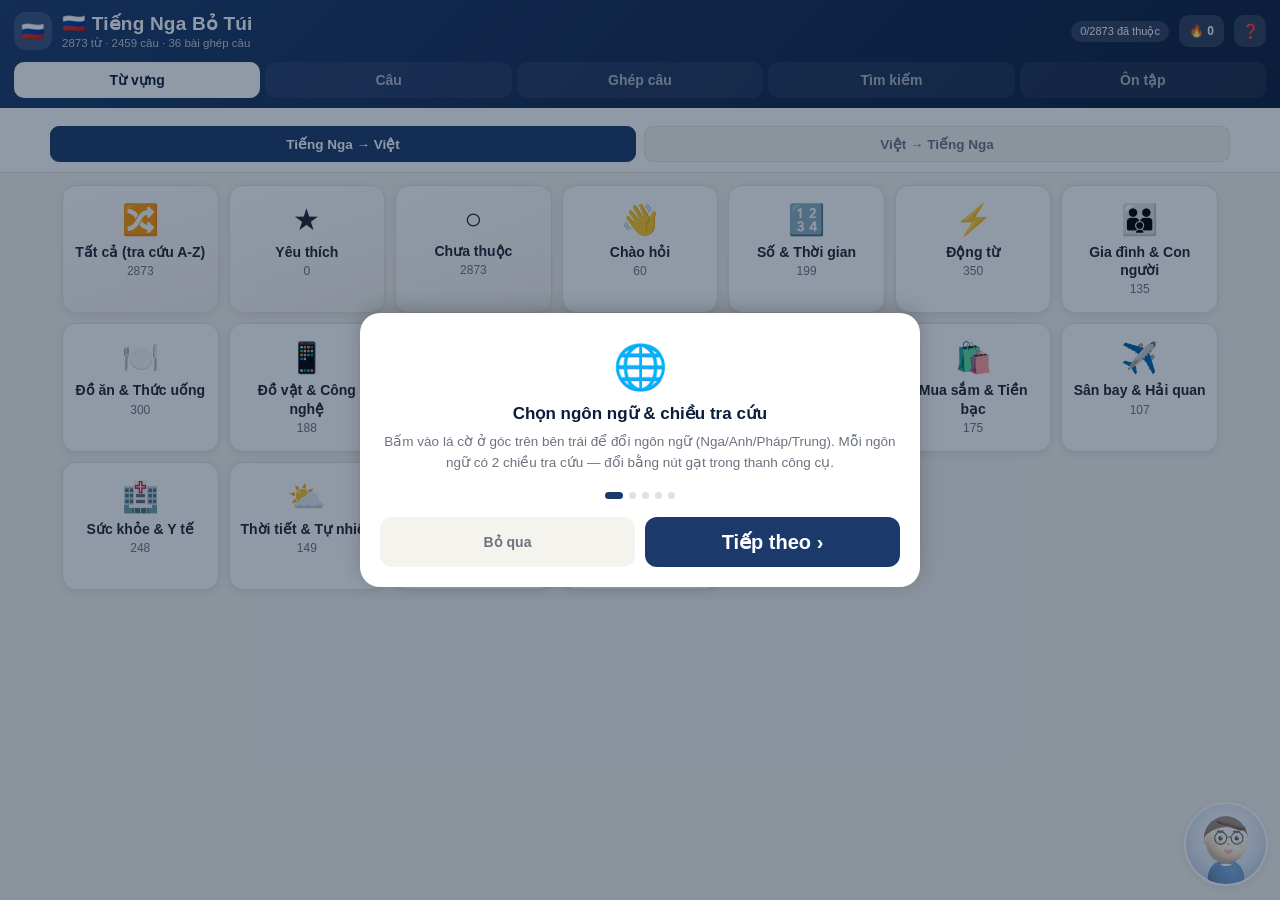
==== commit 5ca9f37e: "Thêm video bài giảng Ghép câu (video-as-code): xem trong app + xuất MP4 - lesson_video.js: dựng kịch" ====
--- a/app/assets/index.html
+++ b/app/assets/index.html
@@ -11,6 +11,7 @@
 <!-- chỉ nạp số liệu tổng (vài trăm byte); gói từ/câu/ghép câu của từng ngôn ngữ do app.js tải khi cần -->
 <script src="data/meta.js"></script>
 <script src="js/tutor.js"></script>
+<script src="js/lesson_video.js"></script>
 <script src="js/app.js"></script>
 </body>
 </html>
--- a/app/assets/css/app.css
+++ b/app/assets/css/app.css
@@ -443,65 +443,146 @@
 
 /* ===================== Ghép câu từng bước ===================== */
 .hl{color:var(--hl); font-weight:800;}
-.bd-wrap{padding:12px calc(12px + var(--safe-r)) calc(40px + var(--safe-b)) calc(12px + var(--safe-l)); max-width:820px; margin:0 auto;}
+.bd-wrap{padding:12px calc(12px + var(--safe-r)) calc(110px + var(--safe-b)) calc(12px + var(--safe-l)); max-width:820px; margin:0 auto;}
 .bd-wrap .list-head{padding:0 0 10px;}
-.bd-intro{
-  background:linear-gradient(135deg,#1f8a8a,#16656e); color:#fff; border-radius:16px; padding:14px 16px; box-shadow:var(--shadow);
-}
+@keyframes fadeUp{from{opacity:0; transform:translateY(12px);} to{opacity:1; transform:none;}}
+
+/* --- danh sách bài --- */
+.bd-intro{background:linear-gradient(135deg,#1f8a8a,#16656e); color:#fff; border-radius:16px; padding:14px 16px; box-shadow:var(--shadow);}
 .bd-intro .hl{color:#FFE45C;}
-.bd-intro-title{font-size:17px; font-weight:800;}
+.bd-intro-title{font-size:18px; font-weight:800;}
 .bd-intro-desc{font-size:13px; line-height:1.5; margin-top:6px; opacity:.95;}
-.bd-level{font-size:12px; font-weight:800; color:var(--muted); text-transform:uppercase; letter-spacing:.4px; margin:16px 2px 8px;}
+.bd-howto{display:flex; flex-wrap:wrap; gap:6px; margin-top:10px;}
+.bd-howto span{background:rgba(255,255,255,.16); border-radius:20px; padding:4px 9px; font-size:11.5px; font-weight:700;}
+.bd-overall{display:flex; align-items:center; gap:10px; margin-top:12px; font-size:12px; font-weight:700;}
+.bd-bar{flex:1; height:8px; background:rgba(255,255,255,.22); border-radius:8px; overflow:hidden;}
+.bd-bar i{display:block; height:100%; background:#FFE45C; border-radius:8px; transition:width .5s ease;}
+.bd-bar.big{height:10px; background:var(--cream); margin:0 0 12px;}
+.bd-bar.big i{background:linear-gradient(90deg,#1E8E5A,#3ECF8E);}
+.bd-continue{
+  width:100%; margin-top:12px; border:none; border-radius:14px; padding:13px 14px; text-align:left; font-size:14px;
+  background:linear-gradient(135deg,#FF8A3D,#E0312F); color:#fff; box-shadow:var(--shadow); display:flex; align-items:center; gap:6px;
+}
+.bd-continue b{flex:1;}
+.bd-continue span{background:rgba(255,255,255,.2); border-radius:9px; padding:3px 9px; font-weight:800;}
+.bd-continue.done{background:linear-gradient(135deg,#1E8E5A,#16656e); font-weight:700;}
+.bd-level{font-size:12px; font-weight:800; color:var(--muted); text-transform:uppercase; letter-spacing:.4px; margin:18px 2px 8px;}
 .bd-grid{display:grid; grid-template-columns:repeat(auto-fill, minmax(100px,1fr)); gap:9px;}
 .bd-tile{
-  background:var(--surface); border:1px solid var(--line); border-radius:14px; padding:10px 6px; text-align:center;
-  box-shadow:var(--shadow); cursor:pointer;
-}
-.bd-tile.done{background:#EAF7EF; border-color:var(--green);}
+  position:relative; background:var(--surface); border:1px solid var(--line); border-radius:14px; padding:12px 6px 9px; text-align:center;
+  box-shadow:var(--shadow); cursor:pointer; overflow:hidden; animation:fadeUp .35s ease-out both;
+}
+.bd-tile::before{content:""; position:absolute; left:0; right:0; top:0; height:4px; background:#3ECF8E;}
+.bd-tile.lv2::before{background:#2B9FE8;}
+.bd-tile.lv3::before{background:#8E44AD;}
+.bd-tile.done{border-color:#3ECF8E;}
+.bd-tile.next{box-shadow:0 0 0 2px #FF8A3D, var(--shadow);}
 .bd-tile-no{font-size:10.5px; font-weight:700; color:var(--muted);}
 .bd-tile-pivot{font-size:19px; font-weight:800; color:var(--hl); margin-top:3px; line-height:1.2; word-break:break-word;}
 .bd-tile-vi{font-size:12px; font-weight:700; color:var(--ink); margin-top:2px;}
-.bd-dots{display:flex; justify-content:center; gap:4px; margin-top:6px;}
-.bd-dots span{width:7px; height:7px; border-radius:50%; background:var(--line);}
-.bd-dots span.on{background:var(--green);}
-
-.bd-top{display:flex; gap:10px; align-items:stretch; margin-bottom:12px;}
+.bd-stars-inline{display:inline-block; color:var(--gold); font-size:13px; letter-spacing:1px; margin-top:4px;}
+.bd-stars-inline i{font-style:normal; color:var(--line);}
+
+/* --- màn hình bài học --- */
+.bd-hero{display:flex; gap:12px; align-items:stretch; background:var(--surface); border:1px solid var(--line); border-radius:16px; padding:12px; box-shadow:var(--shadow); animation:fadeUp .3s ease-out both;}
 .bd-pivot{
-  flex:0 0 auto; min-width:96px; background:#FDE8E4; border:2px solid var(--hl); border-radius:16px;
-  padding:10px 12px; text-align:center; cursor:pointer;
-}
+  flex:0 0 auto; min-width:104px; background:#FDE8E4; border:2px solid var(--hl); border-radius:16px;
+  padding:10px 12px; text-align:center; cursor:pointer; animation:pivotGlow 2.4s ease-in-out infinite;
+}
+@keyframes pivotGlow{0%,100%{box-shadow:0 0 0 0 rgba(224,49,47,0);} 50%{box-shadow:0 0 0 6px rgba(224,49,47,.12);}}
 .bd-pivot-vi{font-size:15px; font-weight:800; color:var(--hl);}
-.bd-pivot-t{font-size:24px; font-weight:800; color:var(--title); margin-top:2px; word-break:break-word;}
-.bd-note{
-  flex:1; background:var(--surface); border:1px solid var(--line); border-radius:14px; padding:10px 12px;
-  font-size:13px; line-height:1.5; color:var(--ink);
-}
+.bd-pivot-t{font-size:26px; font-weight:800; color:var(--title); margin-top:2px; word-break:break-word;}
+.bd-tap{font-size:10.5px; color:var(--muted); margin-top:4px;}
+.bd-hero-info{flex:1; display:flex; flex-direction:column; gap:8px; min-width:0;}
+.bd-hero-level{font-size:12px; font-weight:800; color:var(--muted);}
+.bd-note{font-size:13px; line-height:1.55; color:var(--ink);}
+.bd-nav{display:flex; gap:6px; overflow-x:auto; padding:10px 0 2px; scrollbar-width:none;}
+.bd-nav::-webkit-scrollbar{display:none;}
+.bd-nav button{flex:0 0 auto; border:1px solid var(--line); background:var(--surface); color:var(--ink); border-radius:20px; padding:6px 11px; font-size:12px; font-weight:700;}
+.bd-sec{margin-top:16px; animation:fadeUp .4s ease-out both; scroll-margin-top:8px;}
+.bd-sec-title{display:flex; align-items:center; gap:7px; font-size:15px; font-weight:800; color:var(--title); margin-bottom:9px;}
+.bd-sec-title span{width:30px; height:30px; border-radius:9px; background:var(--cream); display:flex; align-items:center; justify-content:center; font-size:16px;}
+
+.bd-formula{display:flex; flex-wrap:wrap; align-items:center; gap:6px; background:var(--surface); border:1px solid var(--line); border-radius:14px; padding:12px;}
+.fb{display:flex; flex-direction:column; align-items:center; border-radius:10px; padding:5px 10px 7px; font-size:14.5px; font-weight:800; color:#fff; background:#7f8ea3; line-height:1.25;}
+.fb small{font-size:9.5px; font-weight:700; opacity:.85; text-transform:uppercase; letter-spacing:.3px;}
+.fb-S{background:#2B5FE8;} .fb-V{background:#1E8E5A;} .fb-O{background:#8E44AD;} .fb-A{background:#D97706;}
+.fb-Q{background:#0E7490;} .fb-X{background:#7f8ea3;}
+.fb-P{background:var(--hl); cursor:pointer; box-shadow:0 3px 0 rgba(0,0,0,.15); transform:scale(1.06);}
+.bd-plus{font-weight:800; color:var(--muted); font-size:16px;}
+.bd-legend{font-size:11.5px; color:var(--muted); margin-top:6px;}
+
+.bd-play{
+  width:100%; border:none; border-radius:12px; padding:11px; font-size:14px; font-weight:800; margin-bottom:10px;
+  background:linear-gradient(135deg,#2B5FE8,#6D28D9); color:#fff; box-shadow:var(--shadow);
+}
+.bd-play.small{width:auto; padding:8px 14px; font-size:13px;}
+.bd-play.playing{background:var(--cream); color:var(--title);}
+.bd-branch-wrap{margin-bottom:10px;}
 .bd-branch{
   display:grid; grid-template-columns:1fr auto 1fr auto 1.35fr; align-items:center; gap:4px;
-  background:var(--surface); border:1px solid var(--line); border-radius:14px; padding:8px; margin-bottom:9px; box-shadow:var(--shadow);
-}
+  background:var(--surface); border:1px solid var(--line); border-radius:14px; padding:8px; box-shadow:var(--shadow);
+}
+.bd-how{font-size:12.5px; color:var(--ink); background:var(--cream); border-radius:0 0 12px 12px; margin:0 10px; padding:7px 10px; line-height:1.45;}
 .bd-arrow{color:var(--muted); font-weight:800; font-size:16px;}
-.bd-node{border-radius:10px; padding:6px 5px; cursor:pointer; min-width:0;}
+.bd-node{position:relative; border-radius:10px; padding:6px 5px; cursor:pointer; min-width:0; transition:opacity .3s, transform .3s, background .3s;}
 .bd-node.s3{background:var(--cream);}
-.bd-node.ping,.bd-pivot.ping{animation:ping .5s ease-out;}
+.bd-node.dim{opacity:.12; transform:scale(.94);}
+.bd-node.lit{opacity:1; transform:scale(1.04); background:rgba(255,210,76,.28);}
+.bd-step-no{position:absolute; top:-6px; left:-4px; width:17px; height:17px; border-radius:50%; background:var(--accent); color:var(--surface); font-size:10px; font-weight:800; display:flex; align-items:center; justify-content:center;}
+.bd-node.ping,.bd-pivot.ping,.bd-ex.ping,.bd-msg.ping,.bd-right.ping,.fb-P.ping{animation:ping .5s ease-out;}
 .bd-t{font-size:15px; font-weight:800; color:var(--title); word-break:break-word; line-height:1.3;}
 .bd-node.s1 .bd-t{font-size:16px;}
 .bd-ph{font-size:11.5px; color:var(--muted); font-style:italic; margin-top:2px; word-break:break-word;}
 .bd-vph{font-size:11.5px; color:var(--accent); font-weight:700; margin-top:1px;}
 .bd-vi{font-size:12.5px; color:var(--ink); font-weight:700; margin-top:3px; line-height:1.3;}
 .bd-hint{text-align:center; font-size:12px; color:var(--muted); margin:6px 0 4px;}
+
+.bd-points{margin:0; padding:0; list-style:none; counter-reset:pt;}
+.bd-points li{counter-increment:pt; position:relative; background:var(--surface); border:1px solid var(--line); border-radius:12px; padding:9px 11px 9px 40px; margin-bottom:7px; font-size:13.5px; line-height:1.5; color:var(--ink);}
+.bd-points li::before{content:counter(pt); position:absolute; left:10px; top:9px; width:21px; height:21px; border-radius:50%; background:var(--accent); color:var(--surface); font-size:11.5px; font-weight:800; display:flex; align-items:center; justify-content:center;}
+.bd-mistake{background:var(--surface); border:1px solid var(--line); border-radius:12px; padding:10px 12px; margin-bottom:8px;}
+.bd-wrong{font-size:14px; color:var(--red); font-weight:700;}
+.bd-wrong s{text-decoration-thickness:2px;}
+.bd-right{font-size:14.5px; color:var(--green); font-weight:800; margin-top:4px; cursor:pointer; border-radius:8px;}
+.bd-why{font-size:12.5px; color:var(--muted); margin-top:5px; line-height:1.45;}
+.bd-mini-speak{font-size:12px; opacity:.7;}
+.bd-compare{background:linear-gradient(135deg,rgba(218,37,29,.08),rgba(255,205,0,.12)); border:1px solid var(--line); border-radius:12px; padding:11px 12px; font-size:13.5px; line-height:1.55; color:var(--ink);}
+.bd-chat{display:flex; flex-direction:column; gap:9px;}
+.bd-msg{display:flex; gap:8px; align-items:flex-end; cursor:pointer; border-radius:14px; animation:fadeUp .35s ease-out both;}
+.bd-msg.b{flex-direction:row-reverse;}
+.bd-avatar{flex:0 0 auto; width:34px; height:34px; border-radius:50%; background:var(--cream); display:flex; align-items:center; justify-content:center; font-size:18px;}
+.bd-bubble{max-width:78%; background:var(--surface); border:1px solid var(--line); border-radius:16px 16px 16px 4px; padding:8px 11px; box-shadow:var(--shadow);}
+.bd-msg.b .bd-bubble{background:#E3F0FF; border-radius:16px 16px 4px 16px;}
+.bd-msg.speaking .bd-bubble{box-shadow:0 0 0 2px var(--gold), var(--shadow);}
+.bd-sent .bd-t{font-size:14.5px;}
+.bd-more{display:flex; flex-direction:column; gap:7px;}
+.bd-ex{display:flex; align-items:flex-start; gap:10px; background:var(--surface); border:1px solid var(--line); border-radius:12px; padding:9px 11px; cursor:pointer;}
+.bd-ex .bd-sent{flex:1; min-width:0;}
+.bd-ex-no{flex:0 0 auto; width:22px; height:22px; border-radius:7px; background:var(--cream); color:var(--accent); font-size:11.5px; font-weight:800; display:flex; align-items:center; justify-content:center; margin-top:2px;}
+.bd-tip{background:#FFF7DD; border:1px dashed #E5B800; border-radius:12px; padding:11px 12px; font-size:13.5px; line-height:1.55; color:#5c4a00;}
+.bd-practice-btn{margin-top:18px; font-size:16px; padding:15px; background:linear-gradient(135deg,#FF8A3D,#E0312F);}
 @media (max-width:420px){
   /* điện thoại dọc hẹp: xếp 3 bước theo chiều dọc cho dễ đọc */
   .bd-branch{grid-template-columns:1fr; gap:2px;}
   .bd-arrow{transform:rotate(90deg); text-align:center; font-size:13px; line-height:1;}
-  .bd-node{display:grid; grid-template-columns:auto 1fr; column-gap:8px; align-items:baseline;}
+  .bd-node{display:grid; grid-template-columns:auto 1fr; column-gap:8px; align-items:baseline; padding-left:16px;}
   .bd-node .bd-t{grid-column:1; grid-row:1 / span 3;}
-  .bd-top{flex-direction:column;}
-}
-
-.bd-prompt{background:var(--surface); border:1px solid var(--line); border-radius:14px; padding:12px 14px; box-shadow:var(--shadow);}
+  .bd-hero{flex-direction:column;}
+}
+
+/* --- luyện tập --- */
+.bd-combo{margin-left:auto; background:linear-gradient(135deg,#FF8A3D,#E0312F); color:#fff; font-weight:800; font-size:13px; border-radius:20px; padding:4px 10px; animation:popIn .3s ease-out;}
+.bd-prompt{background:var(--surface); border:1px solid var(--line); border-radius:14px; padding:12px 14px; box-shadow:var(--shadow); animation:fadeUp .3s ease-out both;}
 .bd-prompt .lbl{font-size:11.5px; font-weight:700; color:var(--muted); text-transform:uppercase; letter-spacing:.3px;}
 .bd-prompt-vi{font-size:18px; font-weight:800; color:var(--title); margin-top:4px;}
+.bd-prompt-vi.small{font-size:13.5px; color:var(--muted); font-weight:700; margin-top:8px;}
+.bd-fill-sent{font-size:21px; font-weight:800; color:var(--title); margin-top:8px; line-height:1.5;}
+.bd-blank{display:inline-block; min-width:56px; border-bottom:3px solid var(--accent); text-align:center; color:var(--accent); margin:0 4px;}
+.bd-blank.filled.ok{color:var(--green); border-color:var(--green); animation:popIn .3s;}
+.bd-blank.filled.wrong{color:var(--red); border-color:var(--red); text-decoration:line-through; animation:shake .38s;}
+.bd-options{display:grid; grid-template-columns:1fr 1fr; gap:9px; margin-top:16px;}
+.bd-opt{padding:14px 10px; border-radius:12px; border:1px solid var(--line); border-bottom-width:3px; background:var(--surface); color:var(--title); font-size:17px; font-weight:800; animation:popIn .25s ease-out;}
 .bd-answer{
   min-height:60px; margin-top:12px; padding:9px; border:2px dashed var(--line); border-radius:14px;
   display:flex; flex-wrap:wrap; gap:7px; align-items:center;
@@ -520,7 +601,259 @@
 .bd-feedback.ok{color:var(--green);}
 .bd-feedback.wrong{color:var(--red);}
 .bd-correct{margin-top:8px; background:var(--cream); border-radius:12px; padding:10px 12px; text-align:center;}
-.bd-actions{display:flex; gap:10px; margin-top:16px;}
+.bd-actions{display:flex; gap:8px; margin-top:16px;}
+.bd-actions .onboard-btn{padding:12px 8px;}
 .bd-actions .onboard-btn[disabled]{opacity:.45;}
-.bd-stars{font-size:30px; color:var(--gold); letter-spacing:4px; margin-top:8px;}
+.bd-done .big{font-size:52px; animation:popIn .5s ease-out;}
+.bd-stars{font-size:36px; color:var(--gold); letter-spacing:6px; margin-top:8px; animation:popIn .6s ease-out;}
+.bd-stars i{font-style:normal; color:var(--line);}
+.bd-score{font-size:14px; color:var(--ink); margin-top:6px;}
+.bd-score.small{font-size:12px; color:var(--muted);}
 .bd-next-lesson{background:var(--green);}
+
+/* pháo giấy */
+.confetti{position:fixed; inset:0; pointer-events:none; z-index:80; overflow:hidden;}
+.confetti i{position:absolute; top:-12px; width:8px; height:13px; border-radius:2px; animation:confettiFall linear forwards;}
+@keyframes confettiFall{to{transform:translateY(105vh) rotate(720deg); opacity:.7;}}
+
+:root[data-theme="dark"] .bd-pivot{background:rgba(255,107,107,.12);}
+:root[data-theme="dark"] .bd-msg.b .bd-bubble{background:#1f3352;}
+:root[data-theme="dark"] .bd-tip{background:rgba(255,210,76,.1); color:#ffe08a; border-color:rgba(255,210,76,.4);}
+
+/* =====================================================================
+   RESPONSIVE: điện thoại nhỏ, màn ngoài máy gập, xoay ngang, máy gập mở, tablet
+   (kiểm tra bằng tools/screens.js ở 8 kích thước)
+   ===================================================================== */
+
+/* --- chung --- */
+.hdr-stat:empty{display:none;}
+.hdr-mid{min-width:0;}
+.hdr-sub{white-space:nowrap; overflow:hidden; text-overflow:ellipsis;}
+/* lưới chủ đề luôn ít nhất 2 cột (màn 320px trước đây rớt còn 1 cột ô rất to) */
+.topic-grid{grid-template-columns:repeat(auto-fill, minmax(min(148px, calc(50% - 6px)), 1fr));}
+/* màn hình ôn tập: phần thiết lập dài phải cuộn được (trước đây nút "Bắt đầu" bị che khi xoay ngang) */
+.review-wrap{overflow-y:auto; -webkit-overflow-scrolling:touch;}
+.review-setup{padding-bottom:calc(24px + var(--safe-b));}
+/* thẻ lật: nội dung dài hơn thẻ thì cuộn, không bị cắt mất phần trên (lỗi căn giữa của flex) */
+.flash{justify-content:flex-start;}
+.flash > :first-child{margin-top:auto;}
+.flash > :last-child{margin-bottom:auto;}
+.review-controls{justify-content:center;}
+.review-controls .rc-speak{flex:0 0 auto; width:auto; padding:10px 22px;}
+.rv-mode-row .dir-btn{display:flex; align-items:center; justify-content:center; line-height:1.25;}
+
+/* --- màn rất hẹp: điện thoại nhỏ 320px, màn ngoài máy gập ~344px --- */
+@media (max-width:400px){
+  .hdr{padding-left:calc(10px + var(--safe-l)); padding-right:calc(10px + var(--safe-r));}
+  .hdr-top{gap:7px;}
+  .lang-btn{width:34px; height:34px; font-size:17px;}
+  .hdr-title{font-size:15px;}
+  .hdr-sub{display:none;}
+  .hdr-stat{font-size:10px; padding:3px 7px;}
+  .streak-badge{padding:0 7px; height:30px; font-size:11.5px;}
+  .help-btn{width:30px; height:30px;}
+  .tabs{gap:3px;}
+  .tab{font-size:11px; padding:8px 1px; border-radius:9px;}
+  .dir-btn{font-size:11.5px; padding:7px 4px;}
+  .topic-tile{padding:12px 6px;}
+  .topic-icon{font-size:22px;}
+  .topic-name{font-size:11.5px;}
+  .rv-mode-row{gap:5px;}
+  .rv-mode-row .dir-btn{font-size:11px; padding:7px 3px;}
+  .grade-btn{font-size:12px; padding:9px 2px;}
+  .bd-actions .onboard-btn{font-size:12.5px; padding:11px 4px;}
+  .bd-hero{padding:9px;}
+  .bd-pivot{min-width:88px; padding:8px;}
+}
+@media (max-width:360px){
+  .hdr-stat{display:none;} /* tiến độ vẫn xem được trong dashboard 🔥 */
+}
+
+/* --- xoay ngang / màn thấp (điện thoại ngang, máy gập mở ngang thấp) --- */
+@media (max-height:560px){
+  .hdr{padding-top:6px; padding-bottom:6px;}
+  .hdr-sub{display:none;}
+  .lang-btn,.help-btn{width:32px; height:32px;}
+  .streak-badge{height:30px;}
+  .hdr-title{font-size:15px;}
+  .tabs{margin-top:6px;}
+  .tab{padding:6px 2px;}
+  .toolbar{padding-top:6px; padding-bottom:6px;}
+  .dir-row{margin-top:4px;}
+  .dir-btn{padding:5px 6px;}
+  .search{padding:6px 10px;}
+  .chips{padding-top:6px;}
+  /* ô chủ đề nằm ngang: icon bên trái, đỡ tốn chiều cao */
+  .topic-grid{grid-template-columns:repeat(auto-fill, minmax(190px, 1fr)); gap:8px; padding-top:8px;}
+  .topic-tile{display:grid; grid-template-columns:auto 1fr auto; align-items:center; column-gap:10px; text-align:left; padding:9px 12px;}
+  .topic-icon{font-size:22px; grid-row:1;}
+  .topic-name{margin-top:0;}
+  .topic-count{margin-top:0;}
+  .list-head{padding-top:8px;}
+  .tutor-stage{width:72px; height:72px;}
+  .tutor-bar{padding-top:6px;}
+  .tutor-bubble{padding:7px 10px; font-size:12.5px; min-height:0;}
+  .tutor-float-stage{width:58px; height:58px;}
+  .review-setup{padding-top:10px;}
+  .review-setup .row{margin-bottom:7px;}
+  .review-setup select{padding:7px 10px;}
+  .big-btn{padding:10px;}
+  /* hộp thoại: dùng hết chiều cao có thể và cuộn bên trong */
+  .lang-sheet,.onboard-sheet,.dash-sheet{max-height:94vh; overflow-y:auto;}
+  .onboard-sheet{padding-top:14px;}
+  .onboard-icon{font-size:30px;}
+  .onboard-dots,.onboard-actions{margin-top:10px;}
+}
+/* điện thoại ngang: header 1 hàng (tiêu đề + các tab cạnh nhau) để nhường chỗ cho nội dung */
+@media (max-height:560px) and (min-width:700px){
+  .hdr{display:flex; align-items:center; gap:12px;}
+  .hdr-top{flex:0 1 auto; min-width:0;}
+  .hdr-mid{max-width:190px;}
+  .tabs{flex:1 1 auto; margin-top:0; order:0;}
+}
+/* ôn tập khi xoay ngang: thẻ bên trái, nút bấm / đáp án bên phải */
+@media (orientation:landscape) and (max-height:560px){
+  .review-stage{
+    display:grid; grid-template-columns:minmax(0, 1.25fr) minmax(230px, 1fr); grid-auto-rows:min-content;
+    column-gap:16px; row-gap:8px; align-content:start; overflow:visible; max-width:980px; padding-top:8px;
+  }
+  .review-stage > .review-progress{grid-column:1 / -1; margin-bottom:0;}
+  .review-stage > .flash,
+  .review-stage > .quiz-card,
+  .review-stage > .dict-card{grid-column:1; grid-row:2 / span 6; min-height:210px; align-self:stretch;}
+  .review-stage > :not(.review-progress):not(.flash):not(.quiz-card):not(.dict-card){grid-column:2; margin-top:0;}
+  .grade-row{display:grid; grid-template-columns:1fr 1fr;}
+  .quiz-opts{margin-top:0;}
+  .quiz-opt{padding:10px 12px;}
+  .flash{padding:14px;}
+  .flash .ru{font-size:22px;}
+  .dict-input{margin-top:0;}
+}
+
+/* --- máy gập mở / tablet: màn rộng và cao -> chữ to hơn, nội dung không trải quá rộng --- */
+@media (min-width:640px) and (min-height:640px){
+  .hdr-title{font-size:19px;}
+  .tab{font-size:14px; padding:10px 4px;}
+  .dir-btn{font-size:13.5px; padding:9px 8px;}
+  .topic-icon{font-size:30px;}
+  .topic-name{font-size:14px;}
+  .topic-count{font-size:12px;}
+  .primary{font-size:20px;}
+  .secondary{font-size:15.5px;}
+  .flash .ru{font-size:36px;}
+  .flash .phon{font-size:17px;}
+  .flash .meaning{font-size:21px;}
+  .flash .reveal{font-size:15px;}
+  .quiz-q{font-size:30px;}
+  .quiz-opt{font-size:16.5px; padding:15px 16px;}
+  .dict-answer .ru{font-size:24px;}
+  .grade-btn{font-size:15px; padding:13px 6px;}
+  .review-setup{max-width:560px;}
+  .review-setup select{font-size:15.5px; padding:12px;}
+  .review-stage{max-width:640px;}
+  .bd-wrap{max-width:900px;}
+  .bd-t{font-size:17px;}
+  .bd-node.s1 .bd-t{font-size:19px;}
+  .bd-vi,.bd-note,.bd-points li,.bd-compare,.bd-tip{font-size:14.5px;}
+  .bd-pivot-t{font-size:32px;}
+  .bd-word{font-size:18px; padding:12px 16px;}
+  .bd-prompt-vi{font-size:21px;}
+  .tutor-stage{width:132px; height:132px;}
+  .tutor-bubble{font-size:15px;}
+  .tutor-float-stage{width:84px; height:84px;}
+  /* hộp thoại nổi giữa màn hình thay vì trượt từ đáy */
+  .modal-back{align-items:center;}
+  .lang-sheet,.onboard-sheet,.dash-sheet{border-radius:20px; max-width:560px; max-height:88vh; overflow-y:auto;}
+}
+/* màn rất rộng (tablet ngang, máy gập mở ngang): giới hạn bề rộng nội dung, căn giữa */
+@media (min-width:1000px){
+  .toolbar > *, .chips, .list-head{max-width:1180px; margin-left:auto; margin-right:auto;}
+  .topic-grid{max-width:1180px; margin:0 auto;}
+  .list{max-width:1180px; margin:0 auto;}
+}
+
+/* tinh chỉnh sau khi soát ảnh chụp */
+.bd-chat{max-width:640px;}
+@media (max-height:560px){
+  .dash-bars{height:64px; margin-top:10px;}
+  .bd-pivot{min-width:90px; padding:7px 10px;}
+  .bd-pivot-t{font-size:22px;}
+  .bd-hero{padding:9px;}
+  .bd-intro{padding:10px 14px;}
+  .bd-intro-desc{font-size:12.5px;}
+}
+
+/* ===================== Video bài giảng (js/lesson_video.js) — sân khấu 540x960 ===================== */
+.lv-stage{position:relative; width:540px; height:960px; overflow:hidden; color:#fff; font-family:-apple-system,Roboto,"Segoe UI",Helvetica,Arial,sans-serif; background:#0B1D3A;}
+.lv-bgs,.lv-bg{position:absolute; inset:0;}
+.lv-bg{opacity:0;}
+.lv-bgs::after{content:""; position:absolute; inset:0; background:radial-gradient(circle at 80% 10%, rgba(255,255,255,.18), transparent 45%), radial-gradient(circle at 10% 90%, rgba(0,0,0,.25), transparent 50%);}
+.lv-top{position:absolute; left:22px; right:22px; top:22px; display:flex; justify-content:space-between; font-size:17px; font-weight:800; letter-spacing:.2px; text-shadow:0 1px 3px rgba(0,0,0,.3);}
+.lv-prog{position:absolute; left:22px; right:22px; top:56px; height:6px; border-radius:6px; background:rgba(255,255,255,.22); overflow:hidden;}
+.lv-prog i{display:block; height:100%; width:0; background:#FFE45C; border-radius:6px;}
+.lv-layer{position:absolute; inset:0;}
+.lv-el{position:absolute; transform:translate(-50%,-50%); will-change:transform,opacity; text-align:center;}
+.lv-kicker{font-size:22px; font-weight:800; letter-spacing:4px; background:rgba(255,255,255,.18); border-radius:30px; padding:8px 22px;}
+.lv-big{font-size:64px; font-weight:900; text-shadow:0 4px 16px rgba(0,0,0,.25); white-space:nowrap;}
+.lv-pivot{background:#fff; color:#0B1D3A; border-radius:30px; padding:22px 44px; min-width:220px; border:6px solid #FFE45C; box-shadow:0 18px 40px rgba(0,0,0,.3);}
+.lv-pivot .lv-t{font-size:84px; font-weight:900; color:#E0312F; line-height:1.1;}
+.lv-ph{font-size:22px; font-style:italic; color:#64748b; margin-top:4px;}
+.lv-vph{font-size:20px; font-weight:800; color:#2B5FE8; margin-top:2px;}
+.lv-vi{font-size:22px; font-weight:800; color:#0B1D3A; margin-top:6px;}
+.lv-note{width:450px; font-size:20px; line-height:1.5; font-weight:600; background:rgba(0,0,0,.22); border-radius:20px; padding:14px 18px; text-align:left;}
+.lv-tip{background:#FFF7DD; color:#5c4a00; font-size:22px; text-align:center; box-shadow:0 12px 30px rgba(0,0,0,.25);}
+.lv-head{font-size:28px; font-weight:900; text-shadow:0 2px 8px rgba(0,0,0,.25); white-space:nowrap;}
+.lv-fb{min-width:260px; white-space:nowrap; border-radius:18px; padding:10px 26px; font-size:27px; font-weight:900; box-shadow:0 10px 24px rgba(0,0,0,.25); background:#64748b;}
+.lv-fb small{display:block; font-size:13px; letter-spacing:2px; opacity:.85;}
+.lv-fb-S{background:#2B5FE8;} .lv-fb-V{background:#1E8E5A;} .lv-fb-O{background:#8E44AD;} .lv-fb-A{background:#D97706;} .lv-fb-Q{background:#0E7490;}
+.lv-fb-P{background:#E0312F; border:4px solid #FFE45C; font-size:40px;}
+.lv-plus{font-size:34px; font-weight:900; opacity:.85;}
+.lv-card{width:420px; background:#fff; color:#0B1D3A; border-radius:24px; padding:14px 18px; box-shadow:0 14px 34px rgba(0,0,0,.28);}
+.lv-card .lv-t{font-size:40px; font-weight:900; line-height:1.2;}
+.lv-card.s3{width:470px; border:5px solid #FFE45C;}
+.lv-card.s3 .lv-t{font-size:38px;}
+.lv-hl{color:#E0312F;}
+.lv-chip{background:#E0312F; color:#fff; font-size:36px; font-weight:900; border-radius:16px; padding:8px 18px; border:4px solid #FFE45C; box-shadow:0 10px 24px rgba(0,0,0,.3);}
+.lv-arrow{font-size:40px; font-weight:900; opacity:.9;}
+.lv-how{width:470px; font-size:18px; line-height:1.45; font-weight:600; background:rgba(0,0,0,.25); border-radius:16px; padding:10px 14px; text-align:left;}
+.lv-wrong{border:5px solid #ff8a8a;}
+.lv-wrong .lv-t{color:#b91c1c;}
+.lv-wrong s{text-decoration-thickness:4px;}
+.lv-right{border:5px solid #3ECF8E;}
+.lv-right .lv-t{color:#15803d;}
+.lv-tag{font-size:18px; font-weight:900; letter-spacing:1px; margin-bottom:4px;}
+.lv-bubble{width:330px; background:#fff; color:#0B1D3A; border-radius:24px 24px 24px 6px; padding:12px 16px 12px 58px; text-align:left; box-shadow:0 12px 28px rgba(0,0,0,.25);}
+.lv-bubble.b{background:#E3F0FF; border-radius:24px 24px 6px 24px;}
+.lv-bubble .lv-t{font-size:28px; font-weight:900; line-height:1.25;}
+.lv-bubble .lv-ph,.lv-bubble .lv-vph{font-size:16px;}
+.lv-bubble .lv-vi{font-size:18px;}
+.lv-who{position:absolute; left:12px; top:12px; font-size:32px;}
+.lv-cta{font-size:28px; font-weight:900; background:#fff; color:#E0312F; border-radius:40px; padding:16px 30px; box-shadow:0 14px 34px rgba(0,0,0,.3); white-space:nowrap;}
+.lv-bottom{position:absolute; left:16px; right:16px; bottom:22px; height:170px; display:flex; align-items:center; gap:12px;}
+.lv-tutor{flex:0 0 150px; width:150px; height:150px; border-radius:50%; overflow:hidden; background:radial-gradient(circle at 50% 38%, #fff 0%, #e4ecf8 60%, #cdd9ee 100%); border:5px solid rgba(255,255,255,.85); box-shadow:0 10px 26px rgba(0,0,0,.3);}
+.lv-tutor canvas{width:100%; height:100%; display:block;}
+.lv-sub{flex:1; min-height:84px; background:rgba(11,29,58,.82); border-radius:20px; padding:12px 16px; display:flex; flex-direction:column; justify-content:center; box-shadow:0 10px 26px rgba(0,0,0,.25);}
+.lv-sub:empty{visibility:hidden;}
+.lv-sub-vi{font-size:20px; font-weight:700; line-height:1.4;}
+.lv-sub-vi.small{font-size:17px; opacity:.9; margin-top:2px;}
+.lv-sub-t{font-size:30px; font-weight:900; line-height:1.2;}
+.lv-sub-t .lv-hl{color:#FFE45C;}
+.lv-sub-ph{font-size:16px; font-style:italic; opacity:.85; margin-top:2px;}
+
+/* trình phát video bài giảng trong app */
+.bd-video-btn{
+  width:100%; margin-top:12px; border:none; border-radius:14px; padding:13px 14px; font-size:15px; font-weight:800; color:#fff;
+  background:linear-gradient(135deg,#E0312F,#8E44AD); box-shadow:var(--shadow); display:flex; align-items:center; justify-content:center; gap:8px;
+}
+.bd-video-btn span{font-size:12px; font-weight:700; background:rgba(255,255,255,.2); border-radius:10px; padding:2px 8px;}
+.lv-overlay{position:fixed; inset:0; z-index:90; background:#05070d; display:flex; flex-direction:column;}
+.lv-fit{flex:1; min-height:0; overflow:hidden; position:relative;}
+.lv-host{transform-origin:0 0; border-radius:14px; overflow:hidden;}
+.lv-controls{
+  flex:0 0 auto; display:flex; align-items:center; gap:8px; color:#fff;
+  padding:8px calc(12px + var(--safe-r)) calc(10px + var(--safe-b)) calc(12px + var(--safe-l));
+}
+.lv-controls button{width:40px; height:40px; border:none; border-radius:12px; background:rgba(255,255,255,.12); color:#fff; font-size:16px; flex:0 0 auto;}
+.lv-controls button.main{background:#E0312F;}
+.lv-controls input[type=range]{flex:1; min-width:60px; accent-color:#FFE45C;}
+.lv-controls span{font-size:12px; font-variant-numeric:tabular-nums; opacity:.85; flex:0 0 auto;}
